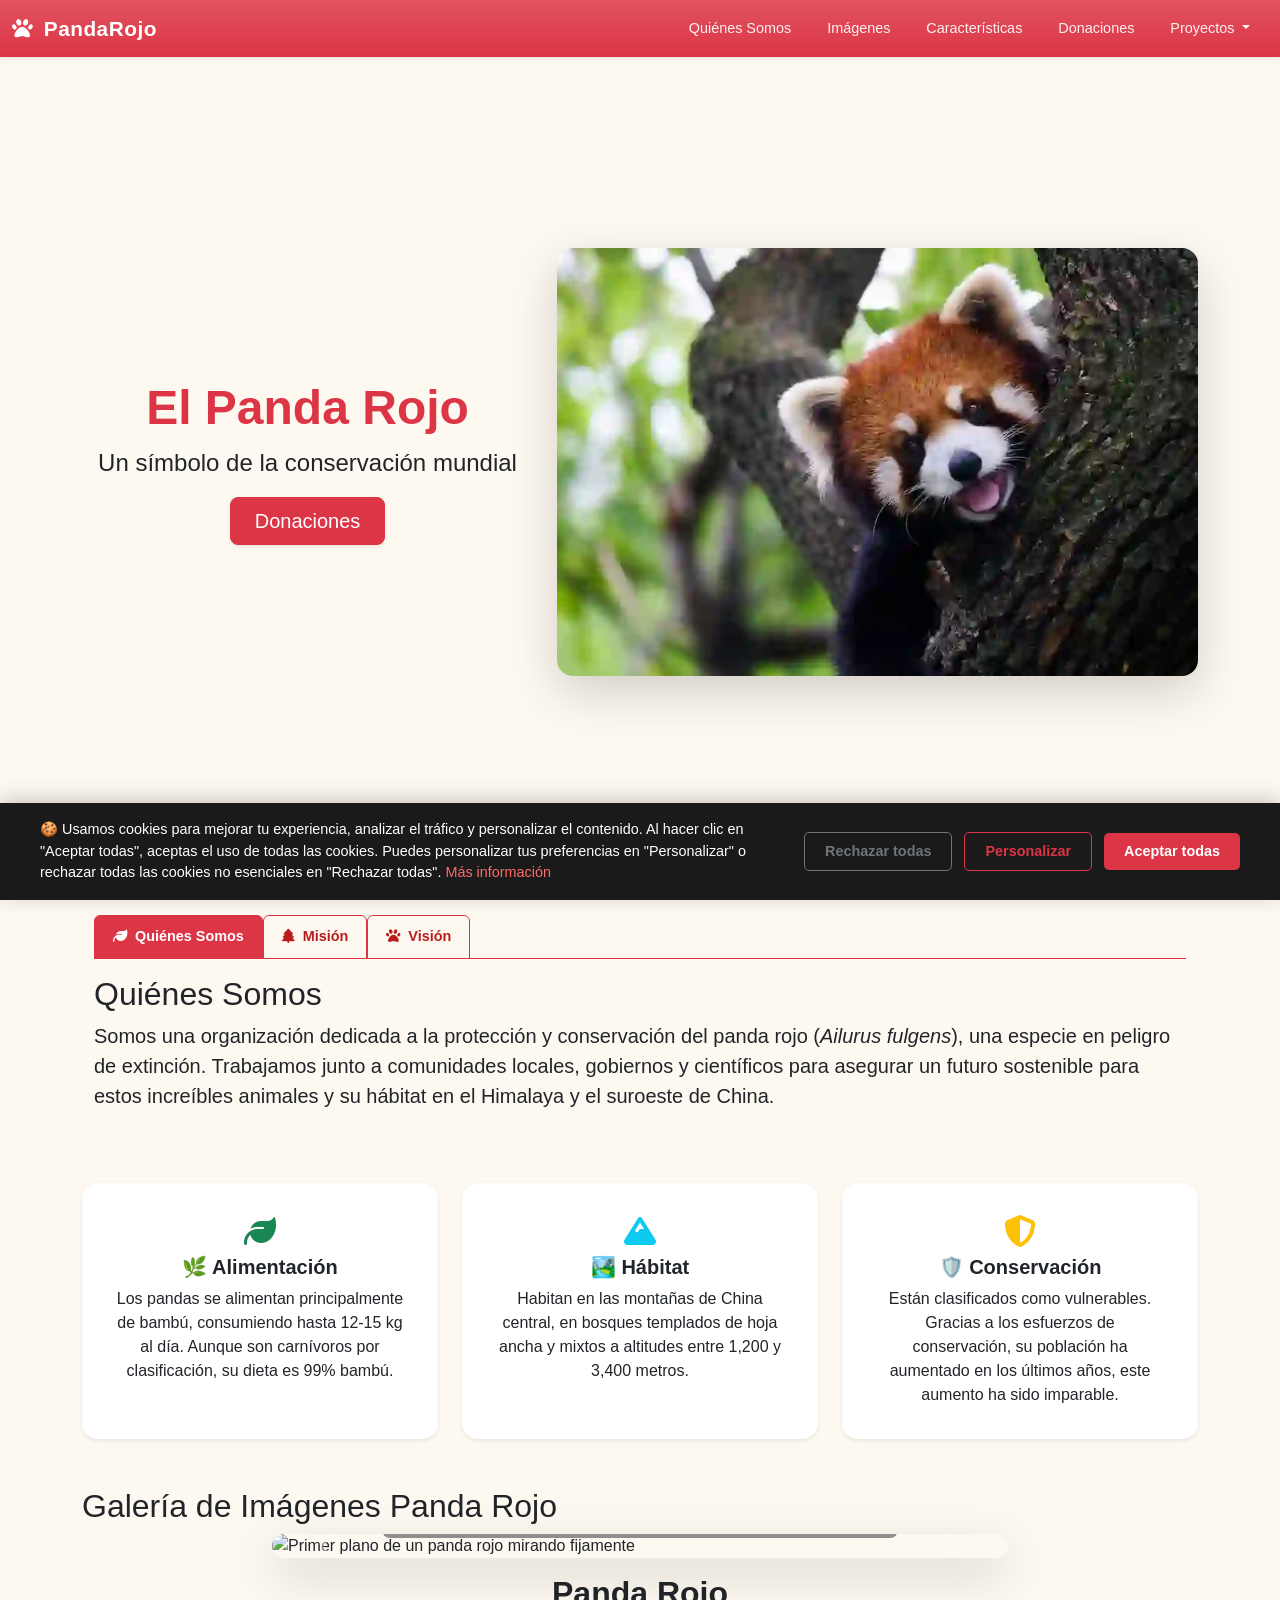
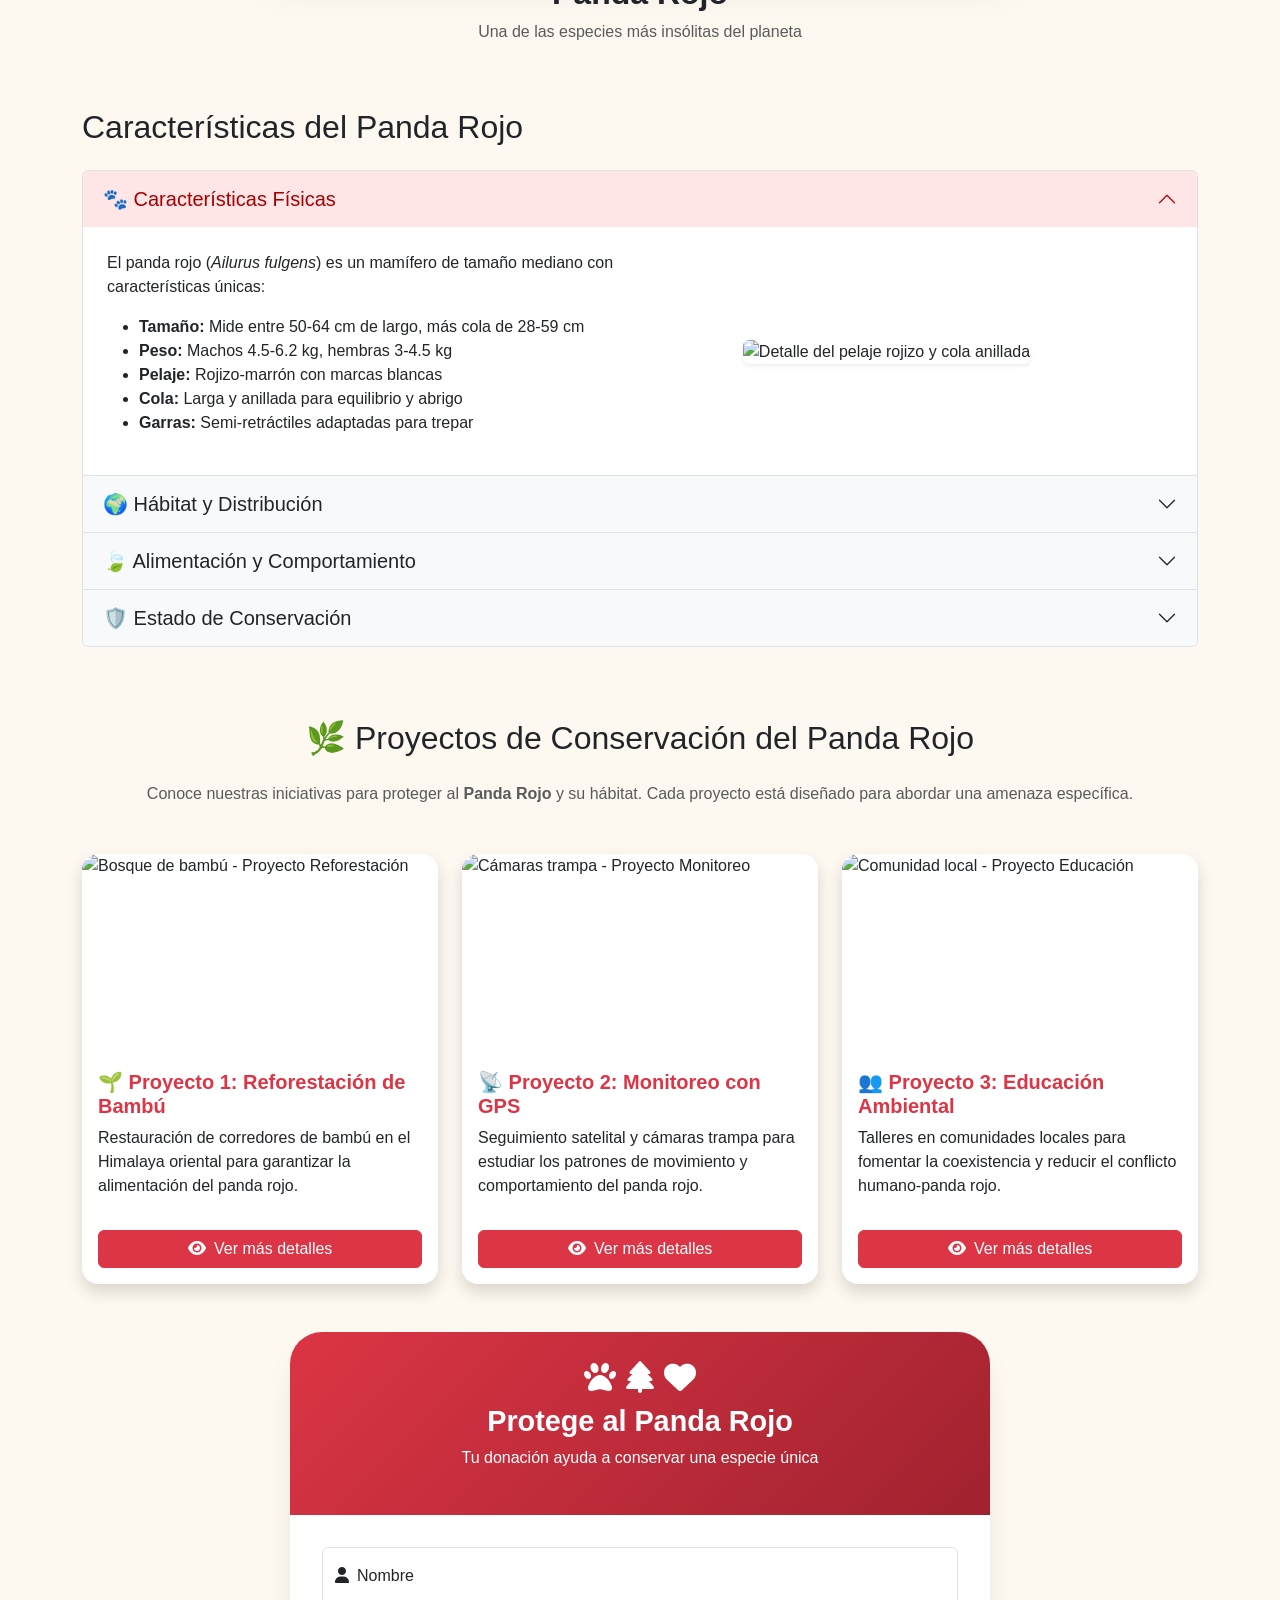
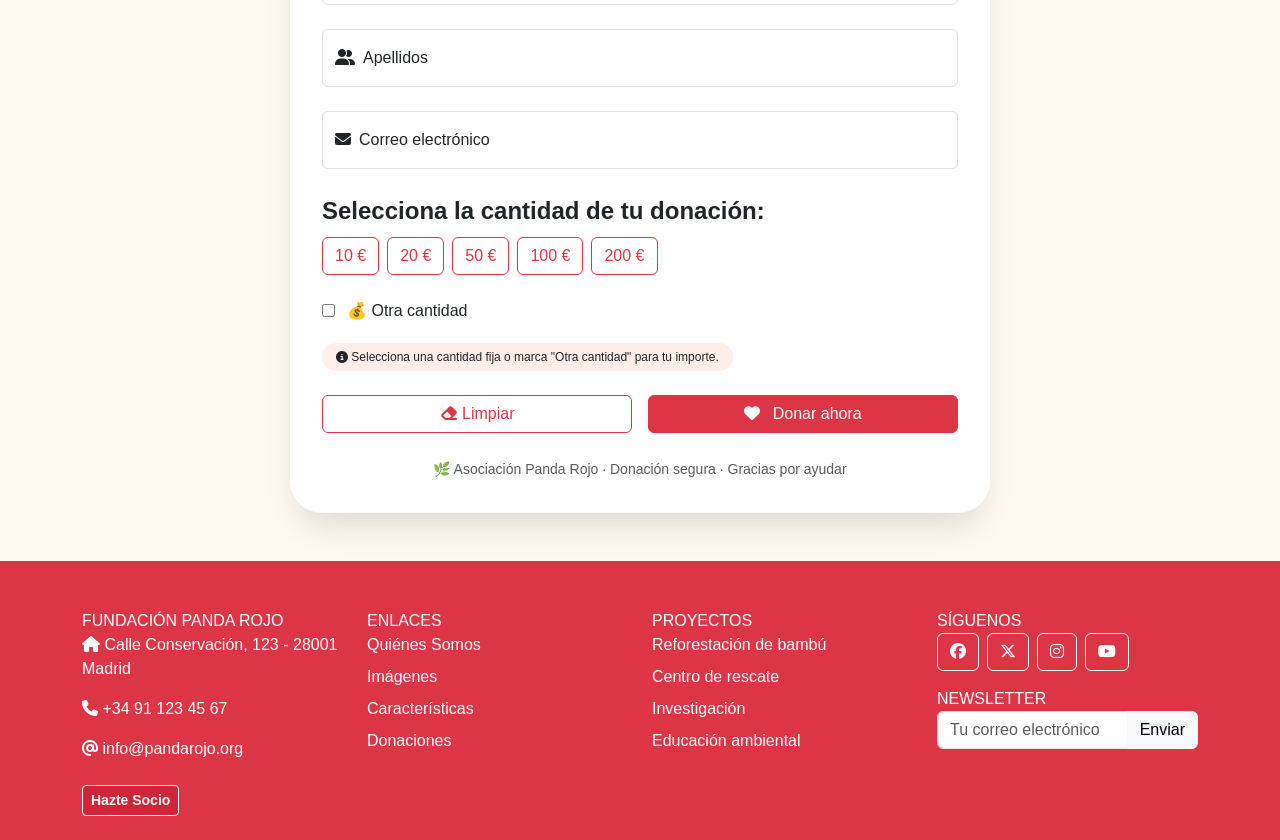
==== index.html @ 6af36a4c "title modified" ====
<!DOCTYPE html>
<html lang="es">

<head>
  <meta charset="UTF-8">
  <meta name="viewport" content="width=device-width, initial-scale=1.0">
  <meta name="description"
    content="Organización dedicada a la protección y conservación del panda rojo en peligro de extinción. Descubre cómo ayudar.">
  <title>Panda Rojo | Protegiendo al panda rojo</title>
  <!-- Favicon muy necesario -->
  <link rel="icon" href="assets/images/favicon.png" type="image/x-icon">

  <!-- Preconeccion con repositorios -->
  <link rel="preconnect" href="https://cdnjs.cloudflare.com" crossorigin>
  <link rel="preconnect" href="https://cdn.jsdelivr.net" crossorigin>

  <!-- ====== PRECARGA DE IMAGEN PRINCIPAL ====== -->
  <link rel="preload" as="image" href="assets/images/panda_rojo_main.webp" fetchpriority="high">

  <!-- Font Awesome -->
  <link rel="stylesheet" href="https://cdnjs.cloudflare.com/ajax/libs/font-awesome/6.5.1/css/all.min.css">
  <!-- Bootstrap 5 -->
  <link href="https://cdn.jsdelivr.net/npm/bootstrap@5.3.0-alpha1/dist/css/bootstrap.min.css" rel="stylesheet">
  <!-- Estilos personalizados -->
  <link rel="stylesheet" href="css/style.css">
  
  <!-- Estilos cookies -->
   <link rel="stylesheet" href="components/cookies/styles_cookies_panda.css">

  <!-- Bootstrap JS Bundle -->
  <script src="https://cdn.jsdelivr.net/npm/bootstrap@5.3.3/dist/js/bootstrap.bundle.min.js" defer></script>
  <!-- Script personalizado -->
  <script src="js/script.js" defer></script>
  
  <!-- Script cookies -->
  <script src="components/cookies/script_cookies_panda.js" defer></script>
  <script src="components/cookies/script_boton_flotante_preferencias.js" defer></script>

 
</head>

<body>

  <!-- HEADER con VBAR semántico mejorado -->
  <header class="sticky-top">
    <nav class="navbar navbar-expand-sm bg-danger bg-gradient navbar-dark shadow-sm" aria-label="Navegación principal">
      <div class="container-fluid">
        <a class="navbar-brand fw-bold" href="#" aria-label="Inicio ONG Panda Rojo">
          <i class="fas fa-paw me-1"></i> PandaRojo
        </a>
        <button class="navbar-toggler" type="button" data-bs-toggle="collapse" data-bs-target="#collapsibleNavbar"
          aria-controls="collapsibleNavbar" aria-expanded="false" aria-label="Menú de navegación">
          <span class="navbar-toggler-icon"></span>
        </button>
        <div class="collapse navbar-collapse" id="collapsibleNavbar">
          <ul class="navbar-nav ms-auto">
            <li class="nav-item">
              <a class="nav-link" href="#quienesSomos">Quiénes Somos</a>
            </li>
            <li class="nav-item">
              <a class="nav-link" href="#imagenes">Imágenes</a>
            </li>
            <li class="nav-item">
              <a class="nav-link" href="#caracteristicas">Características</a>
            </li>
            <li class="nav-item">
              <a class="nav-link" href="#donaciones">Donaciones</a>
            </li>
            <li class="nav-item dropdown">
              <a class="nav-link dropdown-toggle" href="" data-bs-toggle="dropdown" data-bs-display="static">
                Proyectos
              </a>
              <ul class="dropdown-menu text-end text-sm-start" style="min-width: 150px;">
                <li><a class="dropdown-item" href="#proyectos">Proyecto 1</a></li>
                <li><a class="dropdown-item" href="#proyectos">Proyecto 2</a></li>
                <li><a class="dropdown-item" href="#proyectos">Proyecto 3</a></li>
              </ul>
            </li>

          </ul>
        </div>
      </div>
    </nav>
  </header>

  <main>

    <!-- Hero principal: semántica mejorada -->
    <section class="container-fluid py-5 d-flex justify-content-center align-items-center hero-full"
      aria-label="Introducción Panda Rojo">
      <div class="container">
        <div class="row align-items-center justify-content-center text-center g-4">
          <div class="col-md-5 mb-4 mb-md-0 order-1 order-md-0">
            <h1 class="text-danger display-5" style="font-weight: 900;">El Panda Rojo</h1>
            <p class="lead fs-4">Un símbolo de la conservación mundial</p>
            <a class="btn btn-danger btn-lg shadow-sm px-4 py-2" href="#donaciones"></i>Donaciones</a>
          </div>
          <div class="col-md-7 order-0 order-md-1">
            <figure class="m-0">
              <img src="assets/images/panda_rojo_main.webp"
                alt="Ejemplar de Panda Rojo subido a un árbol mirando a cámara" class="img-fluid rounded-4 shadow-lg"
                fetchpriority="high">
              <figcaption class="visually-hidden">Panda rojo en su hábitat natural</figcaption>
            </figure>
          </div>
        </div>
      </div>
    </section>

    
    <!-- Sección Quiénes Somos con tabs semánticas -->
    <section id="quienesSomos" class="container my-5">
      <div class="container mt-3">
        <ul class="nav nav-tabs" role="tablist">
          <li class="nav-item" role="presentation">
            <button class="nav-link active" id="quienes-tab" data-bs-toggle="tab" data-bs-target="#quienSomos"
              type="button" role="tab" aria-selected="true"><i class="fas fa-leaf me-1"></i> Quiénes Somos</button>
          </li>
          <li class="nav-item" role="presentation">
            <button class="nav-link" id="mision-tab" data-bs-toggle="tab" data-bs-target="#mision" type="button"
              role="tab" aria-selected="false"><i class="fas fa-tree me-1"></i> Misión</button>
          </li>
          <li class="nav-item" role="presentation">
            <button class="nav-link" id="vision-tab" data-bs-toggle="tab" data-bs-target="#vision" type="button"
              role="tab" aria-selected="false"><i class="fas fa-paw me-1"></i> Visión</button>
          </li>
        </ul>

        <div class="tab-content mt-3">
          <div id="quienSomos" class="tab-pane fade show active" role="tabpanel" aria-labelledby="quienes-tab">
            <h2 class="fs-2">Quiénes Somos</h2>
            <p class="lead">Somos una organización dedicada a la protección y conservación del panda rojo (<em>Ailurus
                fulgens</em>), una especie en peligro de extinción. Trabajamos junto a comunidades locales, gobiernos y
              científicos para asegurar un futuro sostenible para estos increíbles animales y su hábitat en el Himalaya
              y el suroeste de China.</p>
          </div>
          <div id="mision" class="tab-pane fade" role="tabpanel" aria-labelledby="mision-tab">
            <h2 class="fs-2">Misión</h2>
            <p class="lead">Proteger al panda rojo y su ecosistema mediante programas de conservación, reforestación,
              educación ambiental y combate al tráfico ilegal. Buscamos reducir la pérdida de hábitat y promover la
              coexistencia armoniosa entre humanos y pandas rojos.</p>
          </div>
          <div id="vision" class="tab-pane fade" role="tabpanel" aria-labelledby="vision-tab">
            <h2 class="fs-2">Visión</h2>
            <p class="lead">Un mundo donde las poblaciones de pandas rojos prosperen en estado salvaje, sus bosques
              estén protegidos y las comunidades locales sean aliadas activas en la conservación de la biodiversidad.
            </p>
          </div>
        </div>
      </div>

      <!-- Tarjetas informativas (cards) semánticas -->
      <div class="row mt-5 g-4 align-items-stretch">
        <div class="col-md-4">
          <article class="card h-100 shadow-sm border-0 rounded-4 p-3">
            <div class="card-body text-center">
              <i class="fas fa-leaf fa-2x text-success mb-2"></i>
              <h3 class="card-title fs-5 fw-bold">🌿 Alimentación</h3>
              <p class="card-text">Los pandas se alimentan principalmente de bambú, consumiendo hasta 12-15 kg al día.
                Aunque son carnívoros por clasificación, su dieta es 99% bambú.</p>
            </div>
          </article>
        </div>
        <div class="col-md-4">
          <article class="card h-100 shadow-sm border-0 rounded-4 p-3">
            <div class="card-body text-center">
              <i class="fas fa-mountain fa-2x text-info mb-2"></i>
              <h3 class="card-title fs-5 fw-bold">🏞️ Hábitat</h3>
              <p class="card-text">Habitan en las montañas de China central, en bosques templados de hoja ancha y mixtos
                a altitudes entre 1,200 y 3,400 metros.</p>
            </div>
          </article>
        </div>
        <div class="col-md-4">
          <article class="card h-100 shadow-sm border-0 rounded-4 p-3">
            <div class="card-body text-center">
              <i class="fas fa-shield-alt fa-2x text-warning mb-2"></i>
              <h3 class="card-title fs-5 fw-bold">🛡️ Conservación</h3>
              <p class="card-text">Están clasificados como vulnerables. Gracias a los esfuerzos de conservación, su
                población ha aumentado en los últimos años, este aumento ha sido imparable.</p>
            </div>
          </article>
        </div>
      </div>
    </section>

    <!-- Carrusel de imágenes semántico -->
    <section id="imagenes" class="container my-5" aria-labelledby="galeria-titulo">
      <h2>Galería de Imágenes Panda Rojo</h2>
      <div class="row justify-content-center">
        <div class="col-12 col-md-10 col-lg-8">
          <div id="carouselPanda" class="carousel slide rounded-4 overflow-hidden shadow-lg" data-bs-ride="carousel"
            data-bs-interval="5000">
            <div class="carousel-indicators">
              <button type="button" data-bs-target="#carouselPanda" data-bs-slide-to="0" class="active"
                aria-current="true" aria-label="Slide 1"></button>
              <button type="button" data-bs-target="#carouselPanda" data-bs-slide-to="1" aria-label="Slide 2"></button>
              <button type="button" data-bs-target="#carouselPanda" data-bs-slide-to="2" aria-label="Slide 3"></button>
            </div>
            <div class="carousel-inner">
              <div class="carousel-item active">
                <img src="https://images.unsplash.com/photo-1656899367684-6f234eff00a7?w=800&auto=format&fit=crop&q=70"
                  class="d-block w-100" alt="Primer plano de un panda rojo mirando fijamente" loading="lazy">
                <div class="carousel-caption d-none d-md-block bg-dark bg-opacity-50 rounded-3 p-2">
                  <h3 class="fs-5">Panda Rojo salvaje</h3>
                  <p>Especie única en el Himalaya</p>
                </div>
              </div>
              <div class="carousel-item">
                <img src="https://images.unsplash.com/photo-1545906786-f1276396255d?w=800&auto=format&fit=crop&q=70"
                  class="d-block w-100" alt="Panda rojo caminando sobre una rama cubierta de musgo" loading="lazy">
                <div class="carousel-caption d-none d-md-block bg-dark bg-opacity-50 rounded-3 p-2">
                  <h3 class="fs-5">Agilidad increíble</h3>
                  <p>Excelentes escaladores</p>
                </div>
              </div>
              <div class="carousel-item">
                <img src="https://images.unsplash.com/photo-1538099130811-745e64318258?w=800&auto=format&fit=crop&q=70"
                  class="d-block w-100" alt="Panda rojo durmiendo plácidamente en la copa de un árbol" loading="lazy">
                <div class="carousel-caption d-none d-md-block bg-dark bg-opacity-50 rounded-3 p-2">
                  <h3 class="fs-5">Panda Rojo descansando</h3>
                  <p>Hábitos crepusculares</p>
                </div>
              </div>
            </div>
            <button class="carousel-control-prev" type="button" data-bs-target="#carouselPanda" data-bs-slide="prev"
              aria-label="anterior">
              <span class="carousel-control-prev-icon" aria-hidden="true"></span>
              <!-- <span class="visually-hidden">Anterior</span> -->
            </button>
            <button class="carousel-control-next" type="button" data-bs-target="#carouselPanda" data-bs-slide="next"
              aria-label="siguiente">
              <span class="carousel-control-next-icon" aria-hidden="true"></span>
              <!-- <span class="visually-hidden">Siguiente</span> -->
            </button>
          </div>
          <div class="mt-3 text-center">
            <h2 id="galeria-titulo" class="fw-bold">Panda Rojo</h2>
            <p class="text-muted">Una de las especies más insólitas del planeta</p>
          </div>
        </div>
      </div>
    </section>

    <!-- Características en acordeón (semántico correcto) -->
    <section id="caracteristicas" class="container my-5 pb-4" aria-labelledby="caracteristicas-titulo">
      <h2 id="caracteristicas-titulo" class="mb-4 text-center text-md-start">Características del Panda Rojo</h2>
      <div class="accordion" id="accordionPanda">
        <div class="accordion-item">
          <h3 class="accordion-header" id="headingOne">
            <button class="accordion-button fs-5" type="button" data-bs-toggle="collapse" data-bs-target="#collapseOne"
              aria-expanded="true" aria-controls="collapseOne">
              🐾 Características Físicas
            </button>
          </h3>
          <div id="collapseOne" class="accordion-collapse collapse show" data-bs-parent="#accordionPanda"
            aria-labelledby="headingOne">
            <div class="accordion-body p-4">
              <div class="row align-items-center g-4">
                <div class="col-md-7">
                  <p>El panda rojo (<em>Ailurus fulgens</em>) es un mamífero de tamaño mediano con características
                    únicas:</p>
                  <ul>
                    <li><strong>Tamaño:</strong> Mide entre 50-64 cm de largo, más cola de 28-59 cm</li>
                    <li><strong>Peso:</strong> Machos 4.5-6.2 kg, hembras 3-4.5 kg</li>
                    <li><strong>Pelaje:</strong> Rojizo-marrón con marcas blancas</li>
                    <li><strong>Cola:</strong> Larga y anillada para equilibrio y abrigo</li>
                    <li><strong>Garras:</strong> Semi-retráctiles adaptadas para trepar</li>
                  </ul>
                </div>
                <div class="col-md-5"><img
                    src="https://plus.unsplash.com/premium_photo-1695717076798-404f76f121da?w=500&auto=format&fit=crop&q=60"
                    alt="Detalle del pelaje rojizo y cola anillada" class="img-fluid rounded shadow-sm" loading="lazy">
                </div>
              </div>
            </div>
          </div>
        </div>
        <div class="accordion-item">
          <h3 class="accordion-header" id="headingTwo">
            <button class="accordion-button collapsed fs-5" type="button" data-bs-toggle="collapse"
              data-bs-target="#collapseTwo" aria-expanded="false" aria-controls="collapseTwo">🌍 Hábitat y
              Distribución</button>
          </h3>
          <div id="collapseTwo" class="accordion-collapse collapse" data-bs-parent="#accordionPanda">
            <div class="accordion-body p-4">
              <div class="row g-4">
                <div class="col-md-5"><img
                    src="https://plus.unsplash.com/premium_photo-1723425435727-61d67c4d91f3?w=500&auto=format&fit=crop&q=60"
                    class="img-fluid rounded" alt="Bosque de alta montaña" loading="lazy"></div>
                <div class="col-md-7">
                  <p>Hábitat en regiones montañosas de Asia:</p>
                  <ul>
                    <li><strong>Distribución:</strong> Himalaya oriental y suroeste de China</li>
                    <li><strong>Países:</strong> Nepal, India, Bután, Myanmar y China</li>
                    <li><strong>Altitud:</strong> Entre 2,200-4,800 msnm</li>
                    <li><strong>Ecosistema:</strong> Bosques templados de coníferas</li>
                  </ul>
                </div>
              </div>
            </div>
          </div>
        </div>
        <div class="accordion-item">
          <h3 class="accordion-header" id="headingThree">
            <button class="accordion-button collapsed fs-5" type="button" data-bs-toggle="collapse"
              data-bs-target="#collapseThree" aria-expanded="false" aria-controls="collapseThree">🍃 Alimentación y
              Comportamiento</button>
          </h3>
          <div id="collapseThree" class="accordion-collapse collapse" data-bs-parent="#accordionPanda">
            <div class="accordion-body p-4">
              <div class="row g-4">
                <div class="col-md-7">
                  <p>Dieta principalmente vegetariana:</p>
                  <ul>
                    <li><strong>Dieta principal:</strong> Hojas de bambú (85-95%)</li>
                    <li>Bayas, frutas, hongos y huevos</li>
                    <li>Pasan hasta 13 horas al día alimentándose</li>
                    <li>Hábitos crepusculares y solitarios</li>
                  </ul>
                </div>
                <div class="col-md-5"><img
                    src="https://plus.unsplash.com/premium_photo-1695717085633-0d66021c21d9?w=500&auto=format&fit=crop&q=60"
                    class="img-fluid rounded" alt="Panda rojo comiendo bambú" loading="lazy"></div>
              </div>
            </div>
          </div>
        </div>
        <div class="accordion-item">
          <h3 class="accordion-header" id="headingFour">
            <button class="accordion-button collapsed fs-5" type="button" data-bs-toggle="collapse"
              data-bs-target="#collapseFour" aria-expanded="false" aria-controls="collapseFour">🛡️ Estado de
              Conservación</button>
          </h3>
          <div id="collapseFour" class="accordion-collapse collapse" data-bs-parent="#accordionPanda">
            <div class="accordion-body p-4">
              <div class="row">
                <div class="col-md-6">
                  <p>El panda rojo enfrenta serias amenazas:</p>
                  <ul>
                    <li><strong>Estado UICN:</strong> En peligro de extinción</li>
                    <li><strong>Población:</strong> Menos de 10,000 individuos silvestres</li>
                    <li>Amenazas: pérdida de hábitat, caza furtiva.</li>
                  </ul>
                </div>
                <div class="col-md-6"><img
                    src="https://images.unsplash.com/photo-1656899367682-4afdbbf07df6?w=500&auto=format&fit=crop&q=60"
                    class="img-fluid rounded shadow-sm" alt="Panda rojo acurrucado durmiendo" loading="lazy"></div>
              </div>
            </div>
          </div>
        </div>
      </div>
    </section>


    <!-- ===== SECCIÓN PROYECTOS CON CARDS Y MODAL ===== -->
    <section id="proyectos" class="container my-5" aria-labelledby="proyectos-titulo">
      <h2 id="proyectos-titulo" class="text-center mb-4">🌿 Proyectos de Conservación del Panda Rojo</h2>
      <p class="text-center text-muted mb-5">Conoce nuestras iniciativas para proteger al <strong>Panda Rojo</strong> y
        su hábitat. Cada proyecto está diseñado para abordar una amenaza específica.</p>

      <div class="row align-items-stretch g-4">
        <!-- Card 1 - Proyecto 1 -->
        <div class="col-md-4">
          <div class="card h-100 shadow border-0 rounded-4 overflow-hidden">
            <img
              src="https://images.unsplash.com/photo-1779764488573-e211e1413302?w=600&auto=format&fit=crop&q=60&ixlib=rb-4.1.0&ixid=M3wxMjA3fDB8MHxzZWFyY2h8MTF8fHBhbmRhJTIwcm9qbyUyMGJhbWJ1fGVufDB8fDB8fHww"
              class="card-img-top ver-descripcion" data-proyecto="proyecto1" role="button"
              alt="Bosque de bambú - Proyecto Reforestación" style="height: 200px; object-fit: cover;">
            <div class="card-body d-flex flex-column">
              <h5 class="card-title fw-bold text-danger">🌱 Proyecto 1: Reforestación de Bambú</h5>
              <p class="card-text flex-grow-1">Restauración de corredores de bambú en el Himalaya oriental para
                garantizar la alimentación del panda rojo.</p>
              <button class="btn btn-danger w-100 mt-3 ver-descripcion" data-proyecto="proyecto1">
                <i class="fas fa-eye me-1"></i> Ver más detalles
              </button>
            </div>
          </div>
        </div>

        <!-- Card 2 - Proyecto 2 -->
        <div class="col-md-4">
          <div class="card h-100 shadow border-0 rounded-4 overflow-hidden">
            <img
              src="https://images.unsplash.com/photo-1770231384608-09f355f0169a?w=600&auto=format&fit=crop&q=60&ixlib=rb-4.1.0&ixid=M3wxMjA3fDB8MHxzZWFyY2h8NHx8cGFuZGElMjByb2pvJTIwYmFtYnV8ZW58MHx8MHx8fDA%3D"
              class="card-img-top ver-descripcion" data-proyecto="proyecto2" role="button"
              alt="Cámaras trampa - Proyecto Monitoreo" style="height: 200px; object-fit: cover;">
            <div class="card-body d-flex flex-column">
              <h5 class="card-title fw-bold text-danger">📡 Proyecto 2: Monitoreo con GPS</h5>
              <p class="card-text flex-grow-1">Seguimiento satelital y cámaras trampa para estudiar los patrones de
                movimiento y comportamiento del panda rojo.</p>
              <button class="btn btn-danger w-100 mt-3 ver-descripcion" data-proyecto="proyecto2">
                <i class="fas fa-eye me-1"></i> Ver más detalles
              </button>
            </div>
          </div>
        </div>

        <!-- Card 3 - Proyecto 3 -->
        <div class="col-md-4">
          <div class="card h-100 shadow border-0 rounded-4 overflow-hidden">
            <img
              src="https://images.unsplash.com/photo-1542736637-74169a802172?w=500&auto=format&fit=crop&q=60&ixlib=rb-4.1.0&ixid=M3wxMjA3fDB8MHxzZWFyY2h8MTV8fHBhbmRhJTIwcm9qb3xlbnwwfHwwfHx8MA%3D%3D"
              class="card-img-top ver-descripcion " data-proyecto="proyecto3" role="button"
              alt="Comunidad local - Proyecto Educación" style="height: 200px; object-fit: cover;">
            <div class="card-body d-flex flex-column">
              <h5 class="card-title fw-bold text-danger">👥 Proyecto 3: Educación Ambiental</h5>
              <p class="card-text flex-grow-1">Talleres en comunidades locales para fomentar la coexistencia y reducir
                el conflicto humano-panda rojo.</p>
              <button class="btn btn-danger w-100 mt-3 ver-descripcion" data-proyecto="proyecto3">
                <i class="fas fa-eye me-1"></i> Ver más detalles
              </button>
            </div>
          </div>
        </div>
      </div>
    </section>

    <!-- ===== MODAL PARA DETALLES DE PROYECTOS ===== -->
    <div class="modal fade" id="detalleProyectoModal" tabindex="-1" aria-labelledby="modalProyectoLabel"
      aria-hidden="true">
      <div class="modal-dialog modal-dialog-centered modal-lg">
        <div class="modal-content rounded-4">
          <div class="modal-header bg-danger text-white">
            <h5 class="modal-title" id="modalProyectoLabel">Detalles del Proyecto</h5>
            <button type="button" class="btn-close btn-close-white" data-bs-dismiss="modal"
              aria-label="Cerrar"></button>
          </div>
          <div class="modal-body">
            <div id="descripcionProyecto" class="modal-description">
              <!-- Aquí se cargará la descripción dinámicamente -->
            </div>
          </div>
          <div class="modal-footer">
            <button type="button" class="btn btn-outline-danger" data-bs-dismiss="modal">Cerrar</button>
            <a href="#donaciones" class="btn btn-danger" onclick="modalProyecto.hide()"><i
                class="fas fa-heart me-1"></i> Apoyar este proyecto</a>
          </div>
        </div>
      </div>
    </div>


    <!-- Donaciones -->
    <section id="donaciones" class="container my-5" aria-labelledby="donaciones-titulo">
      <div class="donation-card">
        <div class="hero-panda text-white">
          <i class="fas fa-paw"></i><i class="fas fa-tree"></i><i class="fas fa-heart"></i>
          <h1 id="donaciones-titulo">Protege al Panda Rojo</h1>
          <p>Tu donación ayuda a conservar una especie única</p>
        </div>
        <div class="form-body">
          <form id="donacionPandaForm" netlify method="POST" novalidate>
            <input type="hidden" name="_subject" value="Nueva donación Panda Rojo">
            <input type="hidden" name="_captcha" value="false">
            <input type="hidden" name="_template" value="table">

            <div class="form-floating mb-4">
              <input type="text" class="form-control" id="nombre" name="nombre" placeholder="Nombre" required>
              <label for="nombre"><i class="fas fa-user me-2"></i>Nombre</label>
            </div>
            <div class="form-floating mb-4">
              <input type="text" class="form-control" id="apellidos" name="apellidos" placeholder="Apellidos" required>
              <label for="apellidos"><i class="fas fa-user-friends me-2"></i>Apellidos</label>
            </div>
            <div class="form-floating mb-4">
              <input type="email" class="form-control" id="correo" name="email" placeholder="correo@ejemplo.com"
                required>
              <label for="correo"><i class="fas fa-envelope me-2"></i>Correo electrónico</label>
            </div>

            <fieldset class="mb-4">
              <legend class="form-label fw-bold">Selecciona la cantidad de tu donación:</legend>
              <div class="fixed-amounts d-flex flex-wrap gap-2">
                <div><input type="radio" class="btn-check" name="donacion" id="donar10" value="10"
                    autocomplete="off"><label class="btn btn-outline-danger" for="donar10">10 €</label></div>
                <div><input type="radio" class="btn-check" name="donacion" id="donar20" value="20"
                    autocomplete="off"><label class="btn btn-outline-danger" for="donar20">20 €</label></div>
                <div><input type="radio" class="btn-check" name="donacion" id="donar50" value="50"
                    autocomplete="off"><label class="btn btn-outline-danger" for="donar50">50 €</label></div>
                <div><input type="radio" class="btn-check" name="donacion" id="donar100" value="100"
                    autocomplete="off"><label class="btn btn-outline-danger" for="donar100">100 €</label></div>
                <div><input type="radio" class="btn-check" name="donacion" id="donar200" value="200"
                    autocomplete="off"><label class="btn btn-outline-danger" for="donar200">200 €</label></div>
              </div>
            </fieldset>

            <div class="checkbox-container">
              <input type="checkbox" id="custom-amount">
              <label for="custom-amount">💰 Otra cantidad</label>
              <input type="number" step="1" min="1" placeholder="0,00 €" class="cantidad-personalizada"
                id="cantidadPersonalizada" aria-label="Cantidad personalizada en euros">
            </div>
            <div class="info-unica mt-1"><i class="fas fa-info-circle"></i> Selecciona una cantidad fija o marca "Otra
              cantidad" para tu importe.</div>
            <div class="d-flex gap-3 mt-4">
              <button type="button" class="btn btn-outline-danger w-50" id="limpiarBtn"><i class="fas fa-eraser"></i>
                Limpiar</button>
              <button type="submit" class="btn btn-danger w-50"><i class="fas fa-heart me-2"></i> Donar ahora</button>
            </div>
          </form>

          <div id="feedbackArea" class="mt-4 small fw-semibold text-center"></div>
          <div class="text-center mt-3 text-muted"><small>🌿 Asociación Panda Rojo · Donación segura · Gracias por
              ayudar</small></div>
        </div>
      </div>
    </section>
  </main>

  <footer class="bg-danger text-white pt-5 mt-5">
    <div class="container pb-4">
      <div class="row gy-4 justify-content-center text-center text-md-start">
        <div class="col-lg-3 col-md-6">
          <span class="text-uppercase mb-4">Fundación Panda Rojo</span>
          <p><i class="fa-solid fa-house"></i> Calle Conservación, 123 - 28001 Madrid</p>
          <p><i class="fa-solid fa-phone"></i> +34 91 123 45 67</p>
          <p><i class="fa-solid fa-at"></i> info@pandarojo.org</p>
          <a href="#donaciones" class="btn btn-outline-light btn-sm mt-2"
            style="font-weight: 700; background-color: #CF2637 ;">Hazte Socio</a>
        </div>
        <div class="col-lg-3 col-md-6">
          <span class="text-uppercase mb-4">Enlaces</span>
          <ul class="list-unstyled">
            <li class="mb-2"><a href="#quienesSomos" class="text-white text-decoration-none">Quiénes Somos</a></li>
            <li class="mb-2"><a href="#imagenes" class="text-white text-decoration-none">Imágenes</a></li>
            <li class="mb-2"><a href="#caracteristicas" class="text-white text-decoration-none">Características</a></li>
            <li class="mb-2"><a href="#donaciones" class="text-white text-decoration-none">Donaciones</a></li>
          </ul>
        </div>
        <div class="col-lg-3 col-md-6">
          <span class="text-uppercase mb-4">Proyectos</span>
          <ul class="list-unstyled">
            <li class="mb-2"><a href="#" class="text-white text-decoration-none">Reforestación de bambú</a></li>
            <li class="mb-2"><a href="#" class="text-white text-decoration-none">Centro de rescate</a></li>
            <li class="mb-2"><a href="#" class="text-white text-decoration-none">Investigación</a></li>
            <li class="mb-2"><a href="#" class="text-white text-decoration-none">Educación ambiental</a></li>
          </ul>
        </div>
        <div class="col-lg-3 col-md-6">
          <span class="text-uppercase mb-4">Síguenos</span>
          <div class="d-flex justify-content-center justify-content-md-start gap-2 mb-3"><a href="#"
              class="btn btn-outline-light" aria-label="Facebook"><i class="fa-brands fa-facebook"></i></a><a href="#"
              class="btn btn-outline-light" aria-label="Twitter"><i class="fa-brands fa-x-twitter"></i></a><a href="#"
              class="btn btn-outline-light" aria-label="Instagram"><i class="fa-brands fa-instagram"></i></a><a href="#"
              class="btn btn-outline-light" aria-label="YouTube"><i class="fa-brands fa-youtube"></i></a></div>
          <span class="text-uppercase">Newsletter</>
            <div class="input-group"><input type="email" class="form-control" placeholder="Tu correo electrónico"
                aria-label="Correo newsletter"><button class="btn btn-light" type="button">Enviar</button></div>
        </div>
      </div>
    </div>
  </footer>

<!-- Contenedor cookies -->
  <div id="contenedor-cookies"></div>

<!--Botón Subir  -->
<a href="#" class="scroll-to-top" id="scrollTopBtn" aria-label="Volver arriba"><i class="fas fa-arrow-up"></i></a>


</body>

</html>
---- css/style.css ----
/* ========== MEJORAS SEMÁNTICAS Y DE ACCESIBILIDAD ========== */

html {
  scroll-behavior: smooth;
  scroll-padding-top: 80px;
}

body {
  background-color: #fef9f0;
  font-family: Arial, Helvetica, sans-serif;
}

/* ========== NAVBAR ========== */
.navbar-dark .navbar-nav .nav-link {
  color: rgba(255, 255, 255, 0.92) !important;
  font-size: 0.9rem !important;
  font-weight: 500;
  padding: 0.5rem 1rem;
  transition: all 0.25s ease-in-out;
  border-radius: 40px;
  margin: 0 2px;
}

/* Hover */
.navbar-dark .navbar-nav .nav-link:hover {
  background-color: rgba(255, 255, 255, 0.2) !important;
  color: #ffffff !important;
  transform: translateY(-1px);
}

/* Active o foco  */
.navbar-dark .navbar-nav .nav-link:focus-visible {
  outline: 2px solid #ffc107;
  background-color: rgba(255, 255, 255, 0.15);
}

/* Ajuste del navbar-brand */
.navbar-brand {
  font-size: 1.3rem;
  letter-spacing: 0.5px;
}

/* Estilo menú hamburguesa abierto*/
.navbar-toggler[aria-expanded="true"] .navbar-toggler-icon {
  background-image: none;
  display: inline-flex;
  align-items: center;
  justify-content: center;
  width: 1.5em;
  height: 1.5em;
}

.navbar-toggler[aria-expanded="true"] .navbar-toggler-icon::before {
  content: "\2715";
  color: rgba(255, 255, 255, 0.55);
  font-size: 1.5rem;
  font-weight: bold;
 
}

/* Navbar en móvil */
@media (max-width: 576px) {
  .navbar-dark .navbar-nav .nav-link {
    font-size: 0.85rem !important;
    text-align: center;
  }
}

/* ========== ESTILOS ACORDEÓN ========== */
.accordion-button.collapsed {
  background-color: #f8f9fa;
  color: #212529;
}

.accordion-button:not(.collapsed) {
  background-color: #ffe6e6;
  color: #a80000;
  box-shadow: none;
}

.accordion-button:not(.collapsed)::after {
  filter: brightness(0) saturate(100%) invert(11%) sepia(94%) saturate(4830%)
    hue-rotate(351deg) brightness(85%) contrast(107%);
}

.accordion-button:focus {
  outline: 0;
  box-shadow: none;
}

/* ========== TARJETAS CON HOVER ========== */
.card {
  transition:
    transform 0.3s ease,
    box-shadow 0.3s ease;
  border: none;
  border-radius: 1rem;
}

.card:hover {
  transform: translateY(-6px);
  box-shadow: 0 1rem 2rem rgba(0, 0, 0, 0.08) !important;
}

/* ========== TABS ========== */
.nav-tabs .nav-link {
  border-color: #dc3545 !important;
  color: #b91c1c !important;
  font-weight: 600;
  font-size: 0.9rem;
  padding: 10px 18px;
  transition: all 0.2s;
}

.nav-tabs .nav-link:hover {
  border-color: #dc3546a8 !important;
  background-color: #ffe5e5 !important;
  color: #631010 !important;
}

.nav-tabs .nav-link.active {
  background-color: #dc3545 !important;
  color: white !important;
  border-color: #dc3545 !important;
}

.nav-tabs {
  border-bottom-color: #dc3545;
}

/* ========== FORMULARIO DONACIONES ========== */
.donation-card {
  max-width: 700px;
  margin: 0 auto;
  background: white;
  border-radius: 2rem;
  box-shadow: 0 20px 35px -12px rgba(0, 0, 0, 0.15);
  overflow: hidden;
}

.hero-panda {
  padding: 1.8rem 1.5rem;
  text-align: center;
  background: linear-gradient(135deg, #dc3545, #a1222f);
}

.hero-panda i {
  font-size: 2rem;
  margin: 0 5px;
}

.hero-panda h1 {
  font-size: 1.8rem;
  font-weight: 700;
  margin: 0.5rem 0;
}

.form-body {
  padding: 2rem;
}

.btn-donate {
  background: linear-gradient(115deg, #e64629 0%, #7a2a0c 100%);
  border: none;
  font-weight: 700;
  padding: 12px 20px;
  border-radius: 60px;
  transition: all 0.2s;
}

.btn-donate:hover {
  background: #6e2009;
  transform: translateY(-2px);
}

.btn-outline-custom {
  border: 1px solid #8b2a0e;
  color: #8b2a0e;
  border-radius: 60px;
}

.checkbox-container {
  display: flex;
  align-items: center;
  flex-wrap: wrap;
  gap: 12px;
  margin: 16px 0;
}

.cantidad-personalizada {
  display: none;
  padding: 10px 14px;
  border-radius: 40px;
  border: 1px solid #dc3545;
  width: 170px;
  transition: 0.2s;
}

#custom-amount:checked ~ .cantidad-personalizada {
  display: inline-block;
}

.info-unica {
  font-size: 0.75rem;
  background: #ffefe8;
  display: inline-block;
  padding: 5px 14px;
  border-radius: 50px;
}

/* ========== BOTÓN SCROLL TOP ========== */
.scroll-to-top {
  position: fixed;
  bottom: 30px;
  right: 30px;
  width: 50px;
  height: 50px;
  background-color: #dc3545;
  color: white;
  border-radius: 50%;
  display: flex;
  align-items: center;
  justify-content: center;
  font-size: 24px;
  cursor: pointer;
  box-shadow: 0 4px 12px rgba(0, 0, 0, 0.2);
  transition: all 0.3s ease;
  z-index: 1000;
  opacity: 0;
  visibility: hidden;
  transform: scale(0.8);
  text-decoration: none;
  border: none;
}

.scroll-to-top.show {
  opacity: 1;
  visibility: visible;
  transform: scale(1);
}

.scroll-to-top:hover {
  background-color: #a1222f;
  transform: scale(1.08);
  color: white;
}

.hero-full {
  height: 90dvh;
}

/* ========== RESPONSIVE ========== */
@media (max-width: 768px) {
  .form-body {
    padding: 1.4rem;
  }

  .fixed-amounts .btn {
    font-size: 0.85rem;
    padding: 0.4rem 0.8rem;
  }
}

@media (max-width: 576px) {
  section[id] {
    scroll-margin-top: 120px;
  }

  .scroll-to-top {
    width: 46px;
    height: 44px;
    font-size: 20px;
    bottom: 20px;
    right: 20px;
  }
}

img {
  max-width: 100%;
  height: auto;
}

/* Footer enlaces hover */
footer a:hover {
  text-decoration: underline !important;
  opacity: 0.9;
}
---- components/cookies/styles_cookies_panda.css ----
/* ===== COOKIE BANNER STYLES ===== */
.cookie-banner {
    position: fixed;
    bottom: 0;
    left: 0;
    right: 0;
    background: #1a1a1a;
    color: white;
    padding: 1rem;
    z-index: 9999;
    transform: translateY(100%);
    transition: transform 0.3s ease;
    box-shadow: 0 -4px 20px rgba(0, 0, 0, 0.2);
}

.cookie-banner.show {
    transform: translateY(0);
}

.cookie-content {
    max-width: 1200px;
    margin: 0 auto;
    display: flex;
    align-items: center;
    justify-content: space-between;
    gap: 1rem;
    flex-wrap: wrap;
}

.cookie-text {
    flex: 1;
    font-size: 0.9rem;
    line-height: 1.5;
}

.cookie-text a {
    color: #ff6b6b;
    text-decoration: none;
}

.cookie-text a:hover {
    text-decoration: underline;
}

.cookie-buttons {
    display: flex;
    gap: 0.75rem;
    flex-wrap: wrap;
    align-items: center;
}

.cookie-btn {
    padding: 0.5rem 1.25rem;
    border: none;
    border-radius: 5px;
    cursor: pointer;
    font-weight: 600;
    transition: all 0.2s ease;
    font-size: 0.9rem;
    white-space: nowrap;
}

/* 🆕 Botón Rechazar */
.cookie-btn-reject {
    background: transparent;
    border: 1px solid #6c757d;
    color: #6c757d;
}

.cookie-btn-reject:hover {
    background: #6c757d;
    color: white;
    transform: translateY(-2px);
}

/* Botón Personalizar */
.cookie-btn-customize {
    background: transparent;
    border: 1px solid #dc3545;
    color: #dc3545;
}

.cookie-btn-customize:hover {
    background: #dc3545;
    color: white;
    transform: translateY(-2px);
}

/* Botón Aceptar */
.cookie-btn-accept {
    background: #dc3545;
    color: white;
}

.cookie-btn-accept:hover {
    background: #a71d2e;
    transform: translateY(-2px);
}

/* ===== MODAL DE PREFERENCIAS ===== */
.cookie-modal {
    display: none;
    position: fixed;
    top: 0;
    left: 0;
    width: 100%;
    height: 100%;
    background: rgba(0, 0, 0, 0.8);
    z-index: 10000;
    align-items: center;
    justify-content: center;
}

.cookie-modal.show {
    display: flex;
}

.cookie-modal-content {
    background: white;
    color: #333;
    max-width: 500px;
    width: 100%;
    border-radius: 12px;
    padding: 2rem;
    position: relative;
    animation: slideIn 0.3s ease;
    max-height: 90vh;
    overflow-y: auto;
}

.cookie-option {
    margin: 1rem 0;
    padding: 1rem;
    border: 1px solid #ddd;
    border-radius: 8px;
    cursor: pointer;
    transition: all 0.2s ease;
}

.cookie-option:hover {
    background: #f5f5f5;
}

.cookie-option.disabled {
    background: #f0f0f0;
    cursor: not-allowed;
    opacity: 0.7;
}

.cookie-option label {
    display: flex;
    align-items: center;
    justify-content: space-between;
    cursor: pointer;
}

.cookie-option.disabled label {
    cursor: not-allowed;
}

.cookie-option input[type="checkbox"] {
    width: 20px;
    height: 20px;
    cursor: pointer;
}

.cookie-option.disabled input[type="checkbox"] {
    cursor: not-allowed;
}

.cookie-option small {
    display: block;
    margin-top: 0.5rem;
    color: #666;
    font-size: 0.8rem;
}

.modal-buttons {
    display: flex;
    gap: 0.75rem;
    margin-top: 1.5rem;
    flex-wrap: wrap;
    justify-content: center;
}

.modal-buttons .cookie-btn {
    flex: 1;
    min-width: 140px;
    text-align: center;
}

/* ===== RESPONSIVE ===== */
@media (max-width: 768px) {
    .cookie-content {
        flex-direction: column;
        text-align: center;
    }
    
    .cookie-buttons {
        justify-content: center;
        width: 100%;
    }
    
    .cookie-btn {
        flex: 1;
        min-width: 100px;
        font-size: 0.8rem;
        padding: 0.4rem 0.8rem;
    }
    
    .cookie-modal-content {
        margin: 1rem;
        padding: 1.5rem;
    }
    
    .modal-buttons {
        flex-direction: column;
    }
    
    .modal-buttons .cookie-btn {
        min-width: unset;
        width: 100%;
    }
}

@media (max-width: 480px) {
    .cookie-buttons {
        flex-direction: column;
        width: 100%;
    }
    
    .cookie-btn {
        width: 100%;
        padding: 0.5rem;
    }
}

/* ===== ANIMACIONES ===== */
@keyframes slideIn {
    from {
        transform: translateY(-50px);
        opacity: 0;
    }
    to {
        transform: translateY(0);
        opacity: 1;
    }
}

@keyframes slideInRight {
    from {
        transform: translateX(100px);
        opacity: 0;
    }
    to {
        transform: translateX(0);
        opacity: 1;
    }
}

@keyframes fadeIn {
    from {
        opacity: 0;
    }
    to {
        opacity: 1;
    }
}

.cookie-policy-modal {
    animation: fadeIn 0.3s ease;
}

.cookie-policy-content {
    animation: slideIn 0.3s ease;
}
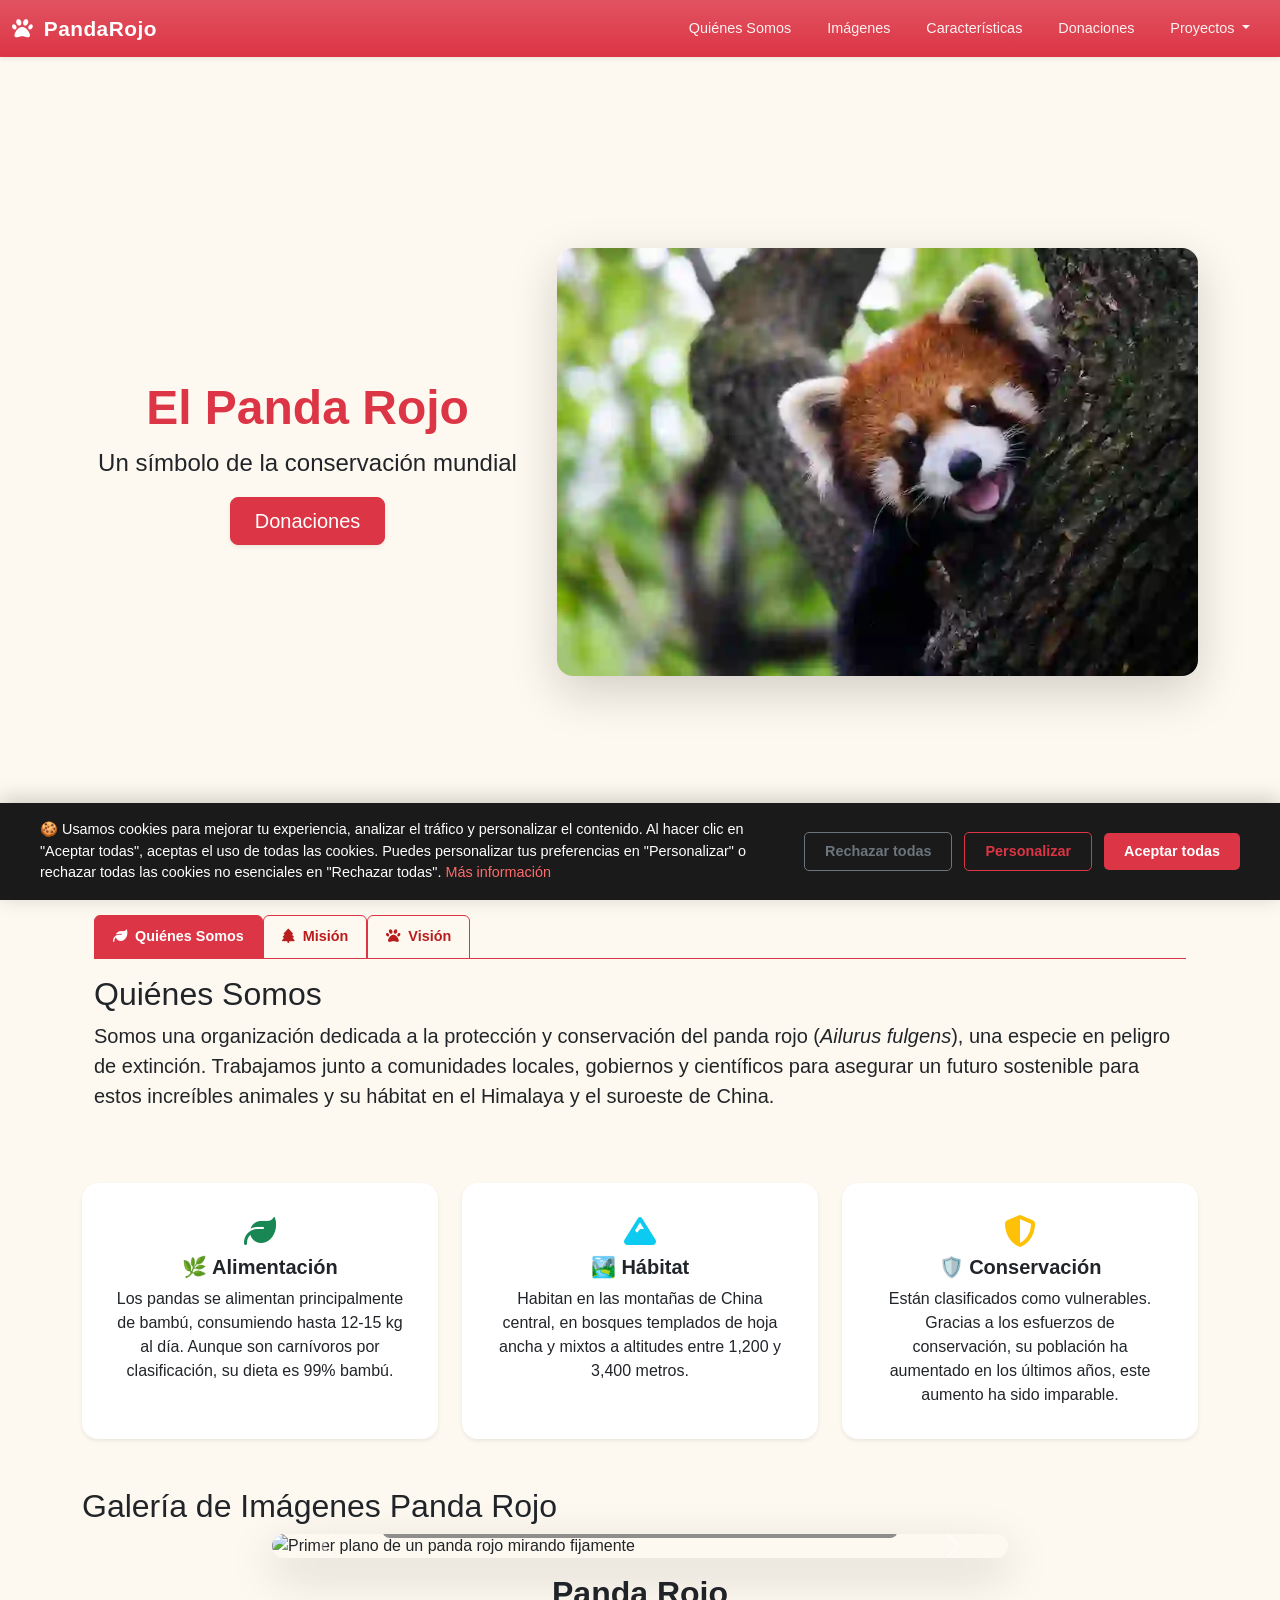
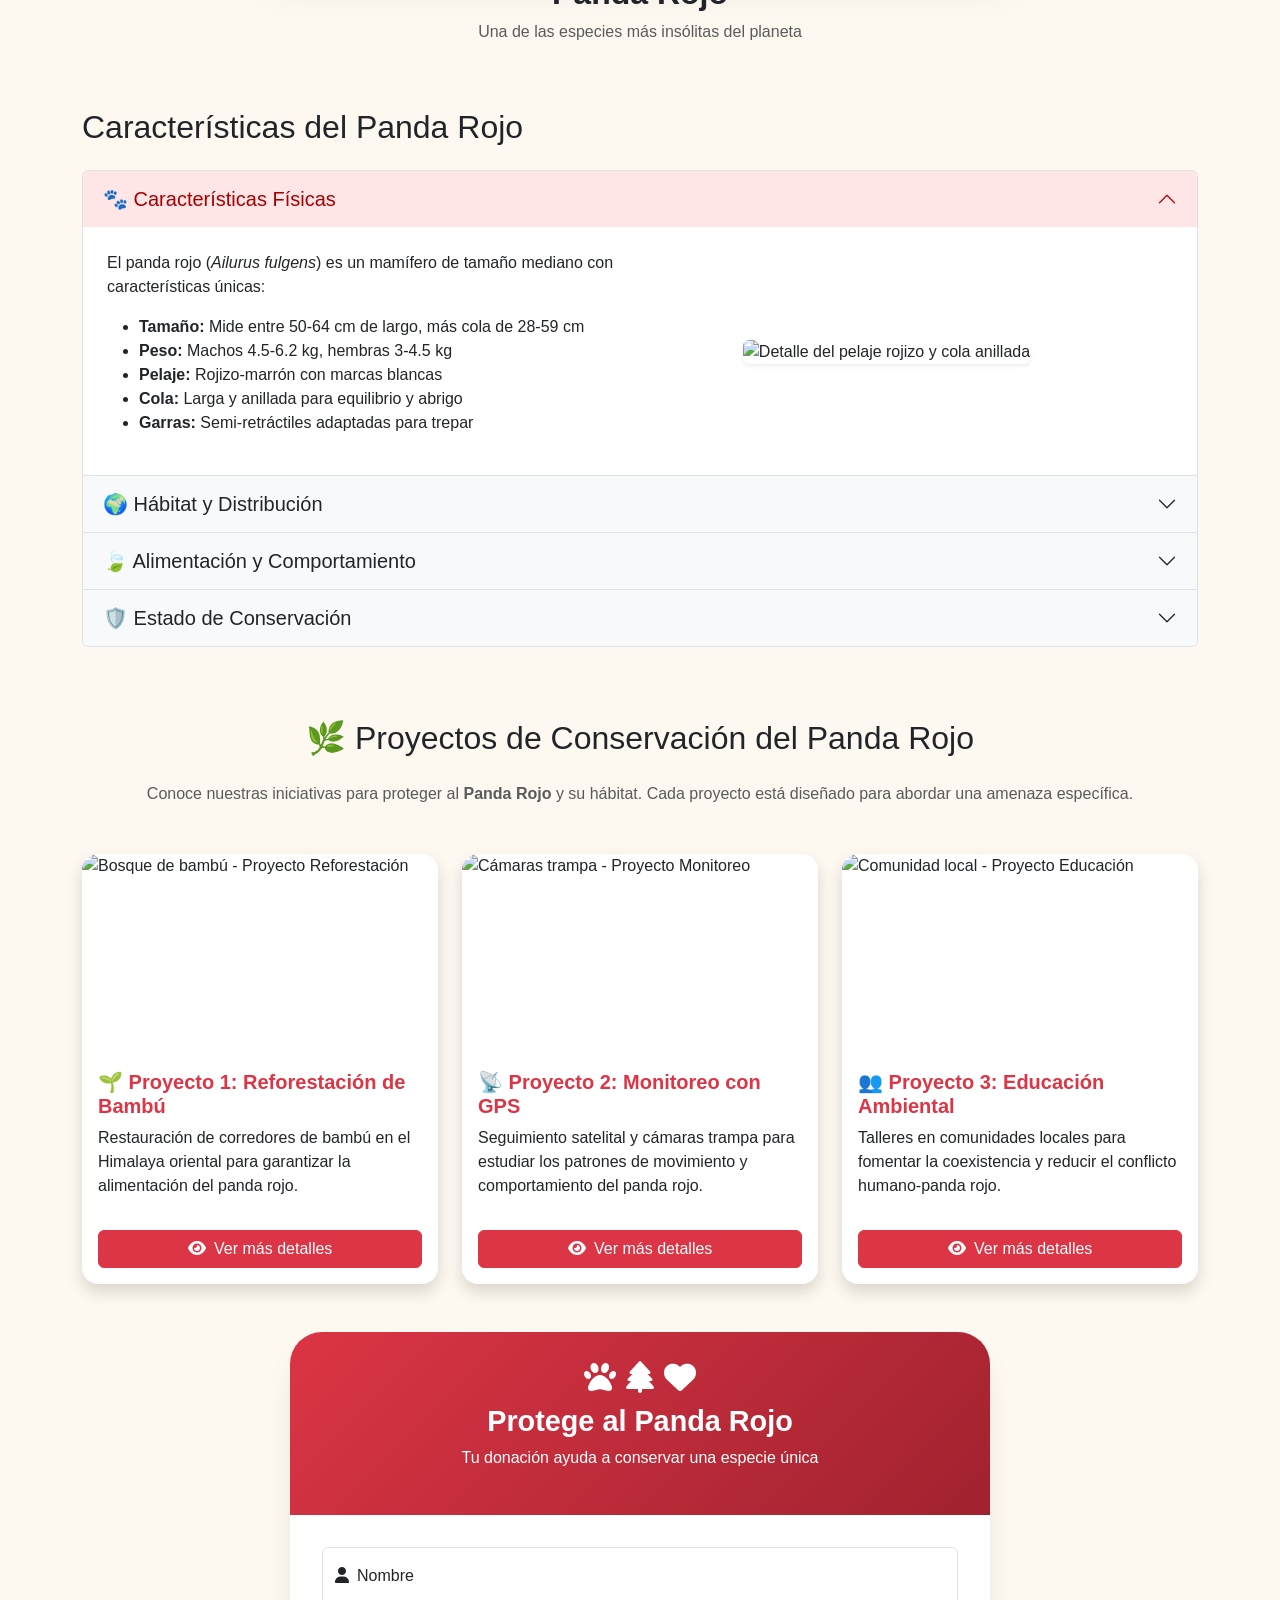
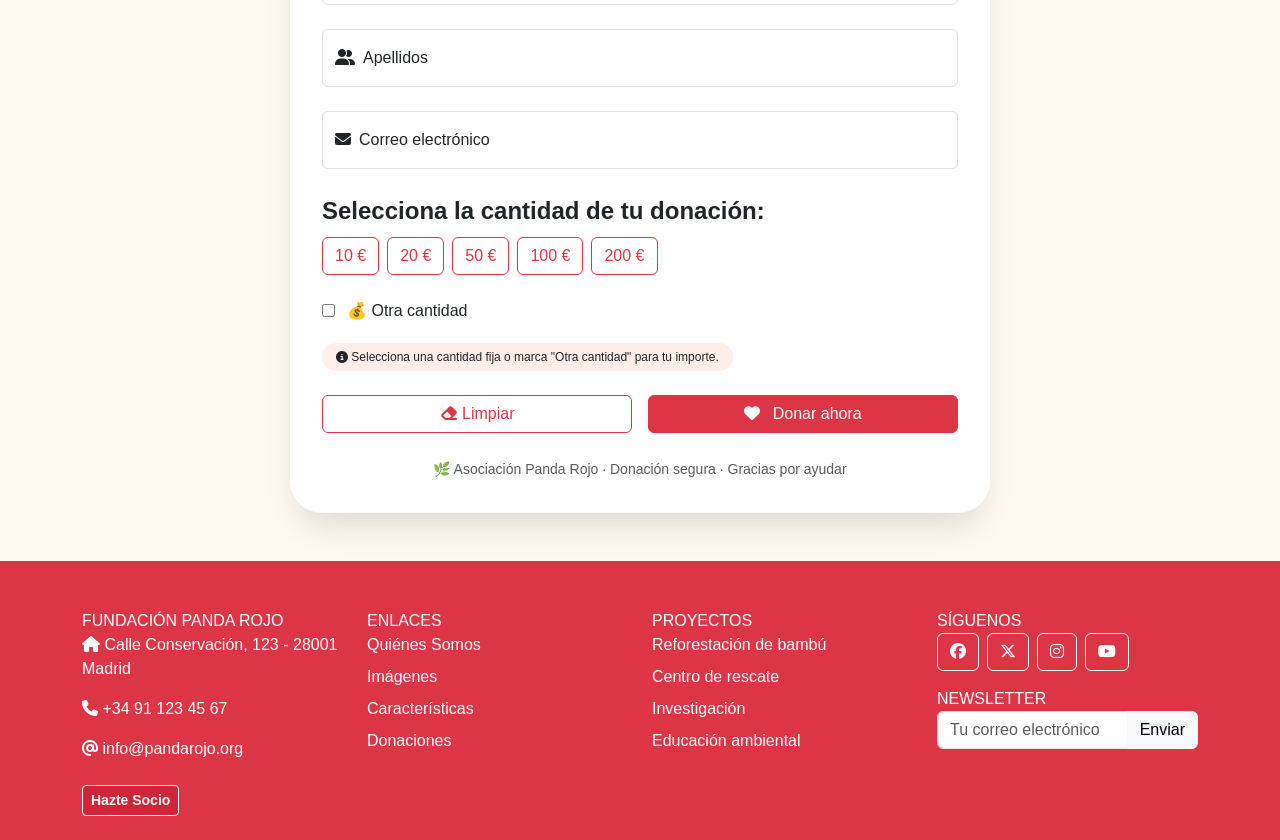
==== commit 200731ee: "modificacion titulo" ====
--- a/index.html
+++ b/index.html
@@ -6,7 +6,16 @@
   <meta name="viewport" content="width=device-width, initial-scale=1.0">
   <meta name="description"
     content="Organización dedicada a la protección y conservación del panda rojo en peligro de extinción. Descubre cómo ayudar.">
-  <title>Panda Rojo | Protegiendo al panda rojo</title>
+  <title>Pandita Rojo 2026 | Protegiendo al panda rojo</title>
+
+<!-- Google Tag Manager -->
+<script>(function(w,d,s,l,i){w[l]=w[l]||[];w[l].push({'gtm.start':
+new Date().getTime(),event:'gtm.js'});var f=d.getElementsByTagName(s)[0],
+j=d.createElement(s),dl=l!='dataLayer'?'&l='+l:'';j.async=true;j.src=
+'https://www.googletagmanager.com/gtm.js?id='+i+dl;f.parentNode.insertBefore(j,f);
+})(window,document,'script','dataLayer','GTM-PWK34Q38');</script>
+<!-- End Google Tag Manager -->
+
   <!-- Favicon muy necesario -->
   <link rel="icon" href="assets/images/favicon.png" type="image/x-icon">
 
@@ -38,8 +47,21 @@
 
  
 </head>
-
+<!-- Google tag (gtag.js) -->
+<script async src="https://www.googletagmanager.com/gtag/js?id=G-83DG8VJBBW"></script>
+<script>
+  window.dataLayer = window.dataLayer || [];
+  function gtag(){dataLayer.push(arguments);}
+  gtag('js', new Date());
+
+  gtag('config', 'G-83DG8VJBBW');
+</script>
 <body>
+
+<!-- Google Tag Manager (noscript) -->
+<noscript><iframe src="https://www.googletagmanager.com/ns.html?id=GTM-PWK34Q38"
+height="0" width="0" style="display:none;visibility:hidden"></iframe></noscript>
+<!-- End Google Tag Manager (noscript) -->
 
   <!-- HEADER con VBAR semántico mejorado -->
   <header class="sticky-top">
@@ -84,12 +106,13 @@
   </header>
 
   <main>
-
+ 
+<div></div>
     <!-- Hero principal: semántica mejorada -->
     <section class="container-fluid py-5 d-flex justify-content-center align-items-center hero-full"
       aria-label="Introducción Panda Rojo">
       <div class="container">
-        <div class="row align-items-center justify-content-center text-center g-4">
+       <div class="row align-items-center justify-content-center text-center g-4">
           <div class="col-md-5 mb-4 mb-md-0 order-1 order-md-0">
             <h1 class="text-danger display-5" style="font-weight: 900;">El Panda Rojo</h1>
             <p class="lead fs-4">Un símbolo de la conservación mundial</p>
@@ -105,6 +128,8 @@
           </div>
         </div>
       </div>
+      
+
     </section>
 
     
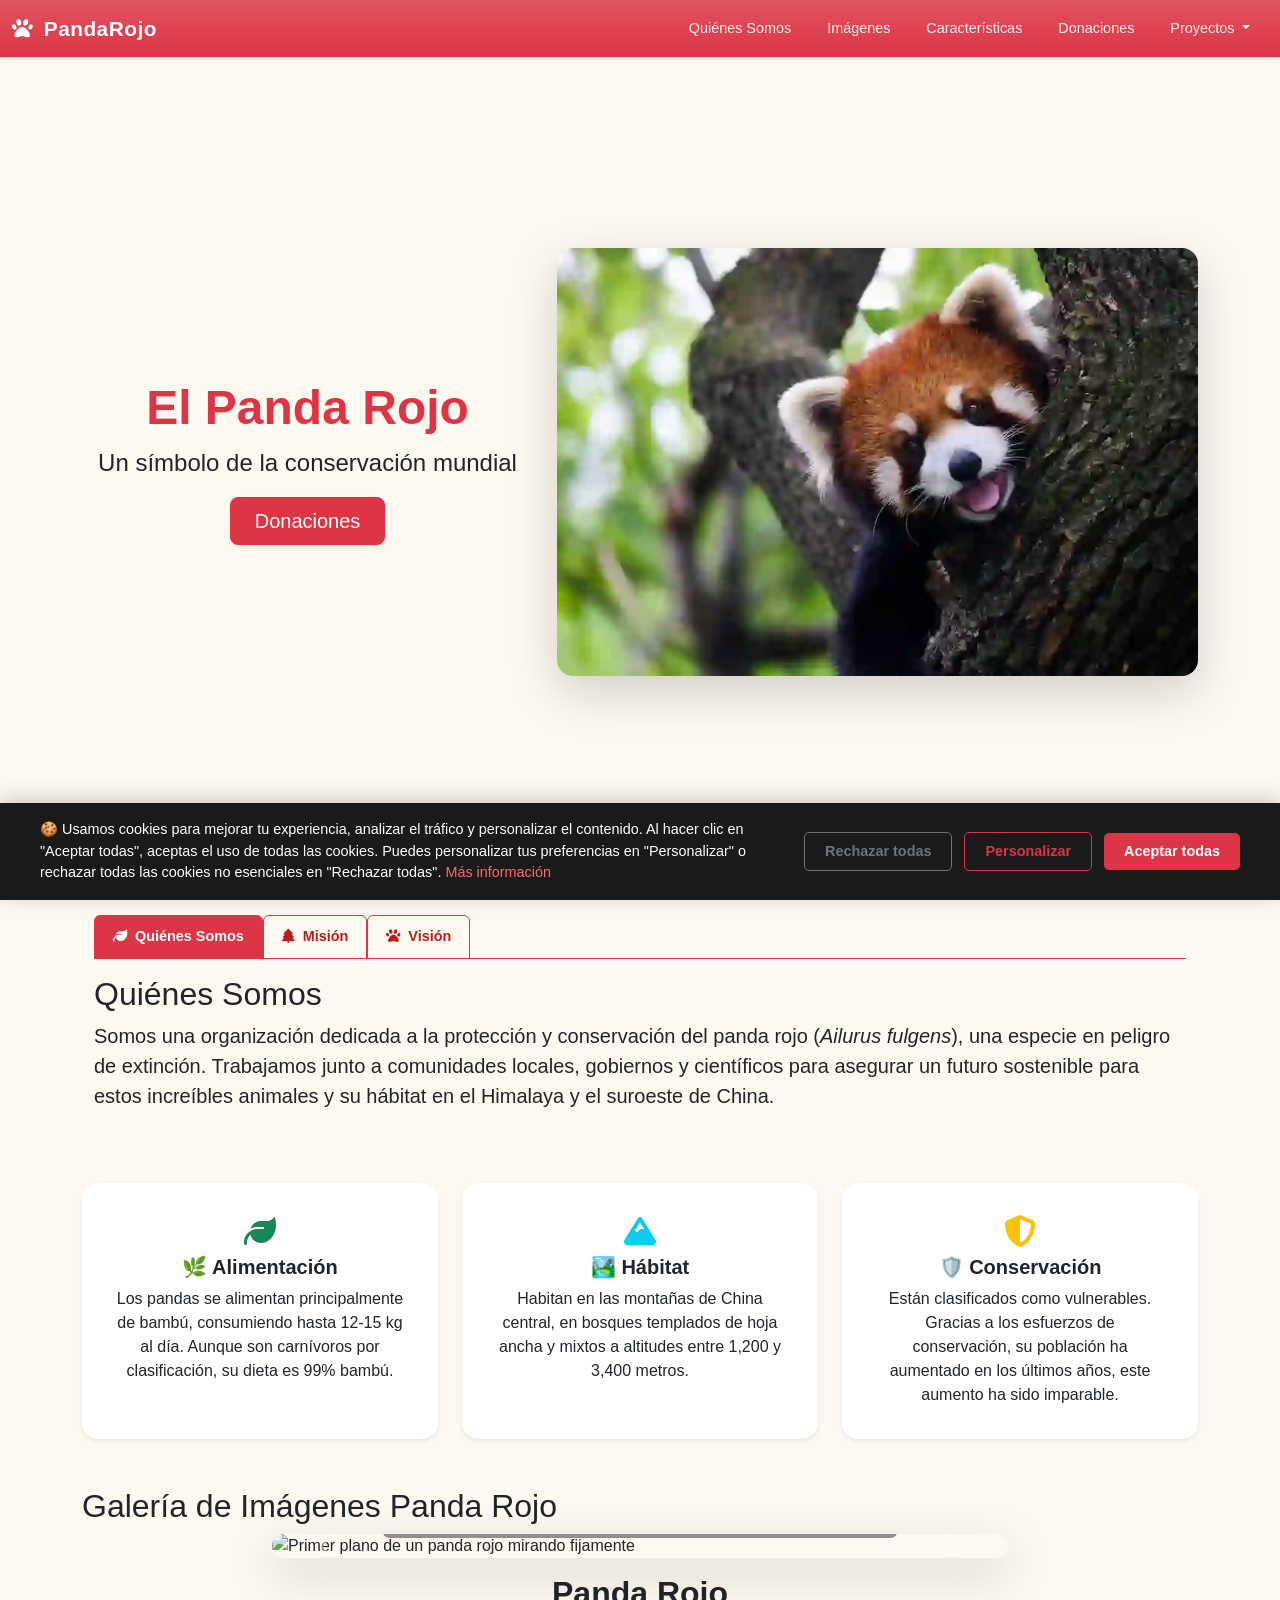
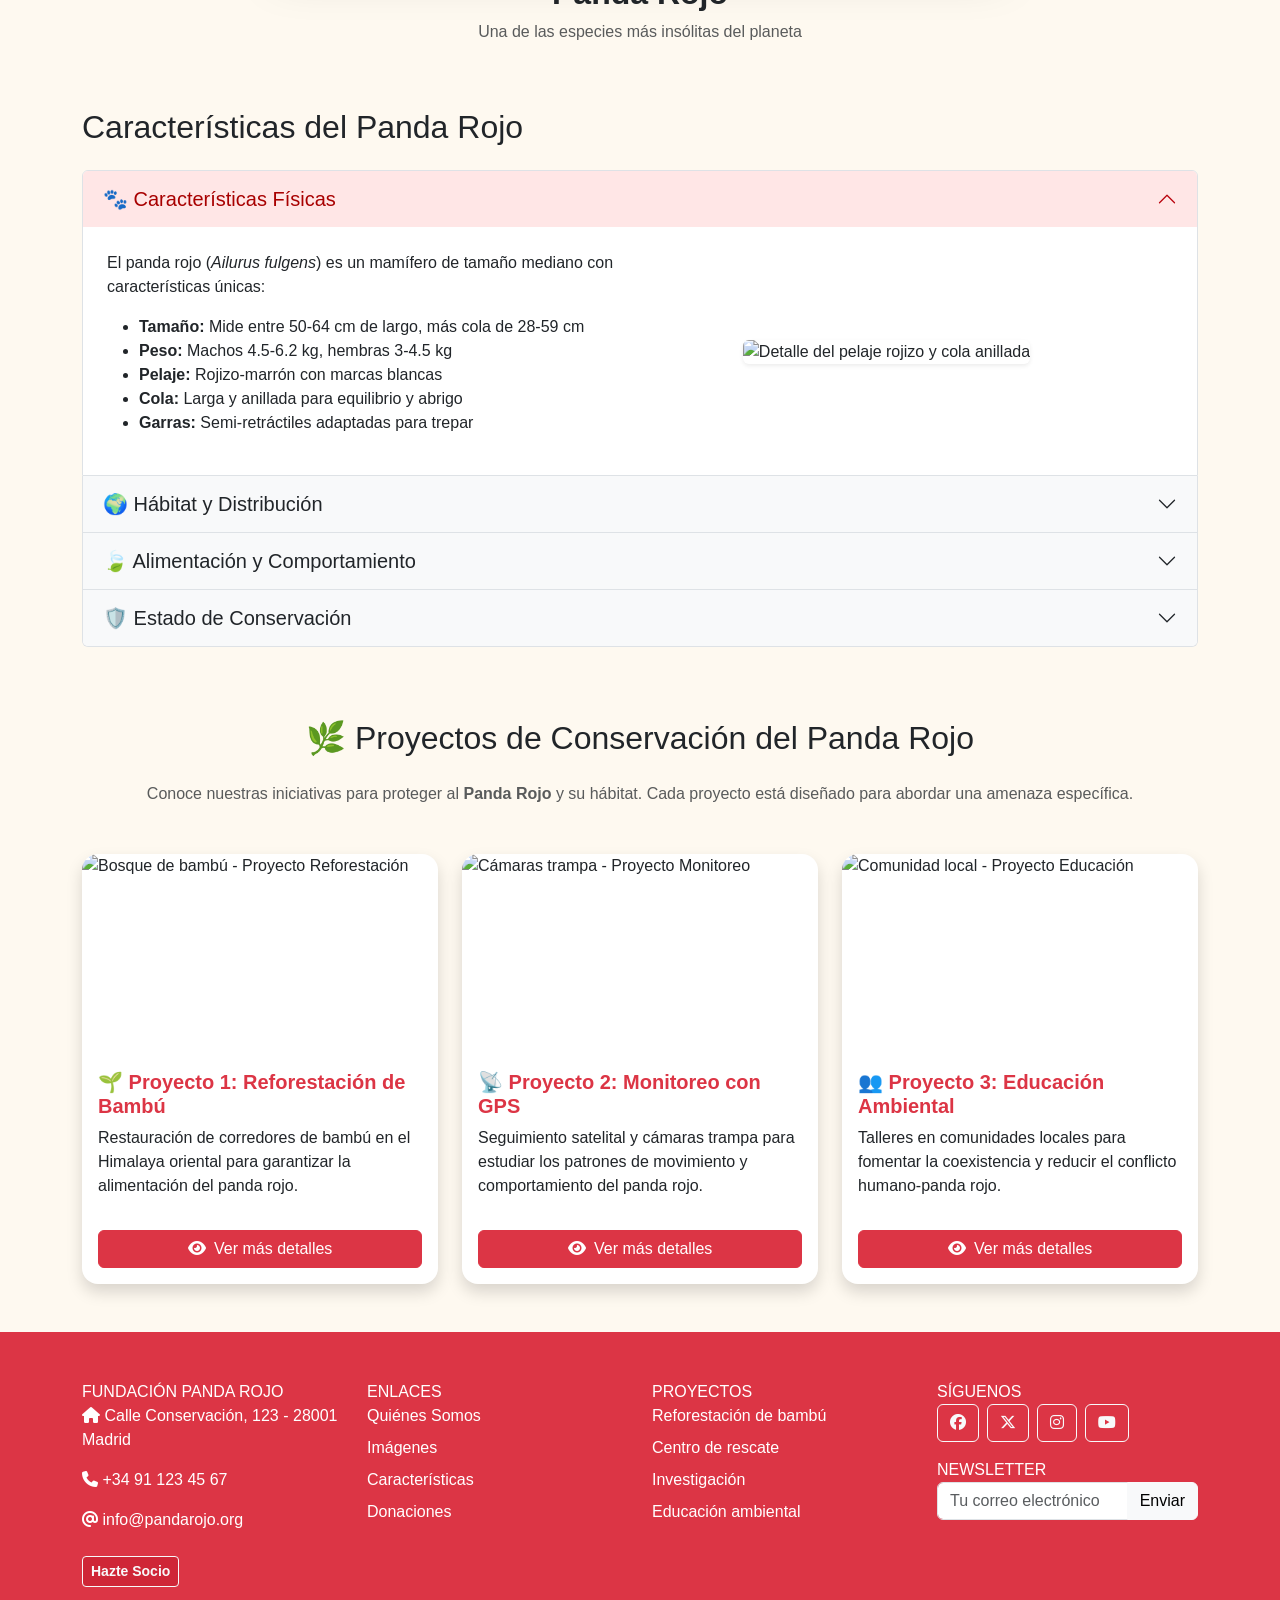
==== commit f846ae94: "add componets hedaer footer" ====
--- a/index.html
+++ b/index.html
@@ -8,15 +8,18 @@
     content="Organización dedicada a la protección y conservación del panda rojo en peligro de extinción. Descubre cómo ayudar.">
   <title>Pandita Rojo 2026 | Protegiendo al panda rojo</title>
 
-<!-- Google Tag Manager -->
-<script>(function(w,d,s,l,i){w[l]=w[l]||[];w[l].push({'gtm.start':
-new Date().getTime(),event:'gtm.js'});var f=d.getElementsByTagName(s)[0],
-j=d.createElement(s),dl=l!='dataLayer'?'&l='+l:'';j.async=true;j.src=
-'https://www.googletagmanager.com/gtm.js?id='+i+dl;f.parentNode.insertBefore(j,f);
-})(window,document,'script','dataLayer','GTM-PWK34Q38');</script>
-<!-- End Google Tag Manager -->
-
-  <!-- Favicon muy necesario -->
+  <!-- Google Tag Manager -->
+  <script>(function (w, d, s, l, i) {
+      w[l] = w[l] || []; w[l].push({
+        'gtm.start':
+          new Date().getTime(), event: 'gtm.js'
+      }); var f = d.getElementsByTagName(s)[0],
+        j = d.createElement(s), dl = l != 'dataLayer' ? '&l=' + l : ''; j.async = true; j.src =
+          'https://www.googletagmanager.com/gtm.js?id=' + i + dl; f.parentNode.insertBefore(j, f);
+    })(window, document, 'script', 'dataLayer', 'GTM-PWK34Q38');</script>
+  <!-- End Google Tag Manager -->
+
+  <!-- Favicon -->
   <link rel="icon" href="assets/images/favicon.png" type="image/x-icon">
 
   <!-- Preconeccion con repositorios -->
@@ -32,91 +35,54 @@
   <link href="https://cdn.jsdelivr.net/npm/bootstrap@5.3.0-alpha1/dist/css/bootstrap.min.css" rel="stylesheet">
   <!-- Estilos personalizados -->
   <link rel="stylesheet" href="css/style.css">
-  
+
   <!-- Estilos cookies -->
-   <link rel="stylesheet" href="components/cookies/styles_cookies_panda.css">
+  <link rel="stylesheet" href="components/cookies/styles_cookies_panda.css">
 
   <!-- Bootstrap JS Bundle -->
   <script src="https://cdn.jsdelivr.net/npm/bootstrap@5.3.3/dist/js/bootstrap.bundle.min.js" defer></script>
   <!-- Script personalizado -->
   <script src="js/script.js" defer></script>
-  
+
   <!-- Script cookies -->
   <script src="components/cookies/script_cookies_panda.js" defer></script>
   <script src="components/cookies/script_boton_flotante_preferencias.js" defer></script>
 
- 
+<!-- Script Header-Footer -->
+ <script src="js/load-components.js" defer></script>
 </head>
+
 <!-- Google tag (gtag.js) -->
 <script async src="https://www.googletagmanager.com/gtag/js?id=G-83DG8VJBBW"></script>
 <script>
   window.dataLayer = window.dataLayer || [];
-  function gtag(){dataLayer.push(arguments);}
+  function gtag() { dataLayer.push(arguments); }
   gtag('js', new Date());
 
   gtag('config', 'G-83DG8VJBBW');
 </script>
+
 <body>
 
-<!-- Google Tag Manager (noscript) -->
-<noscript><iframe src="https://www.googletagmanager.com/ns.html?id=GTM-PWK34Q38"
-height="0" width="0" style="display:none;visibility:hidden"></iframe></noscript>
-<!-- End Google Tag Manager (noscript) -->
+  <!-- Google Tag Manager (noscript) -->
+  <noscript><iframe src="https://www.googletagmanager.com/ns.html?id=GTM-PWK34Q38" height="0" width="0"
+      style="display:none;visibility:hidden"></iframe></noscript>
+  <!-- End Google Tag Manager (noscript) -->
 
   <!-- HEADER con VBAR semántico mejorado -->
-  <header class="sticky-top">
-    <nav class="navbar navbar-expand-sm bg-danger bg-gradient navbar-dark shadow-sm" aria-label="Navegación principal">
-      <div class="container-fluid">
-        <a class="navbar-brand fw-bold" href="#" aria-label="Inicio ONG Panda Rojo">
-          <i class="fas fa-paw me-1"></i> PandaRojo
-        </a>
-        <button class="navbar-toggler" type="button" data-bs-toggle="collapse" data-bs-target="#collapsibleNavbar"
-          aria-controls="collapsibleNavbar" aria-expanded="false" aria-label="Menú de navegación">
-          <span class="navbar-toggler-icon"></span>
-        </button>
-        <div class="collapse navbar-collapse" id="collapsibleNavbar">
-          <ul class="navbar-nav ms-auto">
-            <li class="nav-item">
-              <a class="nav-link" href="#quienesSomos">Quiénes Somos</a>
-            </li>
-            <li class="nav-item">
-              <a class="nav-link" href="#imagenes">Imágenes</a>
-            </li>
-            <li class="nav-item">
-              <a class="nav-link" href="#caracteristicas">Características</a>
-            </li>
-            <li class="nav-item">
-              <a class="nav-link" href="#donaciones">Donaciones</a>
-            </li>
-            <li class="nav-item dropdown">
-              <a class="nav-link dropdown-toggle" href="" data-bs-toggle="dropdown" data-bs-display="static">
-                Proyectos
-              </a>
-              <ul class="dropdown-menu text-end text-sm-start" style="min-width: 150px;">
-                <li><a class="dropdown-item" href="#proyectos">Proyecto 1</a></li>
-                <li><a class="dropdown-item" href="#proyectos">Proyecto 2</a></li>
-                <li><a class="dropdown-item" href="#proyectos">Proyecto 3</a></li>
-              </ul>
-            </li>
-
-          </ul>
-        </div>
-      </div>
-    </nav>
-  </header>
-
+  <div id="header-container"></div>
   <main>
- 
-<div></div>
+
+    <div></div>
     <!-- Hero principal: semántica mejorada -->
     <section class="container-fluid py-5 d-flex justify-content-center align-items-center hero-full"
       aria-label="Introducción Panda Rojo">
       <div class="container">
-       <div class="row align-items-center justify-content-center text-center g-4">
+        <div class="row align-items-center justify-content-center text-center g-4">
           <div class="col-md-5 mb-4 mb-md-0 order-1 order-md-0">
             <h1 class="text-danger display-5" style="font-weight: 900;">El Panda Rojo</h1>
             <p class="lead fs-4">Un símbolo de la conservación mundial</p>
-            <a class="btn btn-danger btn-lg shadow-sm px-4 py-2" href="#donaciones"></i>Donaciones</a>
+            <a class="btn btn-danger btn-lg shadow-sm px-4 py-2" href="/donaciones.html"></i>Donaciones</a>
           </div>
           <div class="col-md-7 order-0 order-md-1">
             <figure class="m-0">
@@ -128,11 +94,11 @@
           </div>
         </div>
       </div>
-      
+
 
     </section>
 
-    
+
     <!-- Sección Quiénes Somos con tabs semánticas -->
     <section id="quienesSomos" class="container my-5">
       <div class="container mt-3">
@@ -467,122 +433,17 @@
     </div>
 
 
-    <!-- Donaciones -->
-    <section id="donaciones" class="container my-5" aria-labelledby="donaciones-titulo">
-      <div class="donation-card">
-        <div class="hero-panda text-white">
-          <i class="fas fa-paw"></i><i class="fas fa-tree"></i><i class="fas fa-heart"></i>
-          <h1 id="donaciones-titulo">Protege al Panda Rojo</h1>
-          <p>Tu donación ayuda a conservar una especie única</p>
-        </div>
-        <div class="form-body">
-          <form id="donacionPandaForm" netlify method="POST" novalidate>
-            <input type="hidden" name="_subject" value="Nueva donación Panda Rojo">
-            <input type="hidden" name="_captcha" value="false">
-            <input type="hidden" name="_template" value="table">
-
-            <div class="form-floating mb-4">
-              <input type="text" class="form-control" id="nombre" name="nombre" placeholder="Nombre" required>
-              <label for="nombre"><i class="fas fa-user me-2"></i>Nombre</label>
-            </div>
-            <div class="form-floating mb-4">
-              <input type="text" class="form-control" id="apellidos" name="apellidos" placeholder="Apellidos" required>
-              <label for="apellidos"><i class="fas fa-user-friends me-2"></i>Apellidos</label>
-            </div>
-            <div class="form-floating mb-4">
-              <input type="email" class="form-control" id="correo" name="email" placeholder="correo@ejemplo.com"
-                required>
-              <label for="correo"><i class="fas fa-envelope me-2"></i>Correo electrónico</label>
-            </div>
-
-            <fieldset class="mb-4">
-              <legend class="form-label fw-bold">Selecciona la cantidad de tu donación:</legend>
-              <div class="fixed-amounts d-flex flex-wrap gap-2">
-                <div><input type="radio" class="btn-check" name="donacion" id="donar10" value="10"
-                    autocomplete="off"><label class="btn btn-outline-danger" for="donar10">10 €</label></div>
-                <div><input type="radio" class="btn-check" name="donacion" id="donar20" value="20"
-                    autocomplete="off"><label class="btn btn-outline-danger" for="donar20">20 €</label></div>
-                <div><input type="radio" class="btn-check" name="donacion" id="donar50" value="50"
-                    autocomplete="off"><label class="btn btn-outline-danger" for="donar50">50 €</label></div>
-                <div><input type="radio" class="btn-check" name="donacion" id="donar100" value="100"
-                    autocomplete="off"><label class="btn btn-outline-danger" for="donar100">100 €</label></div>
-                <div><input type="radio" class="btn-check" name="donacion" id="donar200" value="200"
-                    autocomplete="off"><label class="btn btn-outline-danger" for="donar200">200 €</label></div>
-              </div>
-            </fieldset>
-
-            <div class="checkbox-container">
-              <input type="checkbox" id="custom-amount">
-              <label for="custom-amount">💰 Otra cantidad</label>
-              <input type="number" step="1" min="1" placeholder="0,00 €" class="cantidad-personalizada"
-                id="cantidadPersonalizada" aria-label="Cantidad personalizada en euros">
-            </div>
-            <div class="info-unica mt-1"><i class="fas fa-info-circle"></i> Selecciona una cantidad fija o marca "Otra
-              cantidad" para tu importe.</div>
-            <div class="d-flex gap-3 mt-4">
-              <button type="button" class="btn btn-outline-danger w-50" id="limpiarBtn"><i class="fas fa-eraser"></i>
-                Limpiar</button>
-              <button type="submit" class="btn btn-danger w-50"><i class="fas fa-heart me-2"></i> Donar ahora</button>
-            </div>
-          </form>
-
-          <div id="feedbackArea" class="mt-4 small fw-semibold text-center"></div>
-          <div class="text-center mt-3 text-muted"><small>🌿 Asociación Panda Rojo · Donación segura · Gracias por
-              ayudar</small></div>
-        </div>
-      </div>
-    </section>
+    
   </main>
 
-  <footer class="bg-danger text-white pt-5 mt-5">
-    <div class="container pb-4">
-      <div class="row gy-4 justify-content-center text-center text-md-start">
-        <div class="col-lg-3 col-md-6">
-          <span class="text-uppercase mb-4">Fundación Panda Rojo</span>
-          <p><i class="fa-solid fa-house"></i> Calle Conservación, 123 - 28001 Madrid</p>
-          <p><i class="fa-solid fa-phone"></i> +34 91 123 45 67</p>
-          <p><i class="fa-solid fa-at"></i> info@pandarojo.org</p>
-          <a href="#donaciones" class="btn btn-outline-light btn-sm mt-2"
-            style="font-weight: 700; background-color: #CF2637 ;">Hazte Socio</a>
-        </div>
-        <div class="col-lg-3 col-md-6">
-          <span class="text-uppercase mb-4">Enlaces</span>
-          <ul class="list-unstyled">
-            <li class="mb-2"><a href="#quienesSomos" class="text-white text-decoration-none">Quiénes Somos</a></li>
-            <li class="mb-2"><a href="#imagenes" class="text-white text-decoration-none">Imágenes</a></li>
-            <li class="mb-2"><a href="#caracteristicas" class="text-white text-decoration-none">Características</a></li>
-            <li class="mb-2"><a href="#donaciones" class="text-white text-decoration-none">Donaciones</a></li>
-          </ul>
-        </div>
-        <div class="col-lg-3 col-md-6">
-          <span class="text-uppercase mb-4">Proyectos</span>
-          <ul class="list-unstyled">
-            <li class="mb-2"><a href="#" class="text-white text-decoration-none">Reforestación de bambú</a></li>
-            <li class="mb-2"><a href="#" class="text-white text-decoration-none">Centro de rescate</a></li>
-            <li class="mb-2"><a href="#" class="text-white text-decoration-none">Investigación</a></li>
-            <li class="mb-2"><a href="#" class="text-white text-decoration-none">Educación ambiental</a></li>
-          </ul>
-        </div>
-        <div class="col-lg-3 col-md-6">
-          <span class="text-uppercase mb-4">Síguenos</span>
-          <div class="d-flex justify-content-center justify-content-md-start gap-2 mb-3"><a href="#"
-              class="btn btn-outline-light" aria-label="Facebook"><i class="fa-brands fa-facebook"></i></a><a href="#"
-              class="btn btn-outline-light" aria-label="Twitter"><i class="fa-brands fa-x-twitter"></i></a><a href="#"
-              class="btn btn-outline-light" aria-label="Instagram"><i class="fa-brands fa-instagram"></i></a><a href="#"
-              class="btn btn-outline-light" aria-label="YouTube"><i class="fa-brands fa-youtube"></i></a></div>
-          <span class="text-uppercase">Newsletter</>
-            <div class="input-group"><input type="email" class="form-control" placeholder="Tu correo electrónico"
-                aria-label="Correo newsletter"><button class="btn btn-light" type="button">Enviar</button></div>
-        </div>
-      </div>
-    </div>
-  </footer>
-
-<!-- Contenedor cookies -->
+  <!-- footer -->
+  <div id="footer-container"></div>
+
+  <!-- Contenedor cookies -->
   <div id="contenedor-cookies"></div>
 
-<!--Botón Subir  -->
-<a href="#" class="scroll-to-top" id="scrollTopBtn" aria-label="Volver arriba"><i class="fas fa-arrow-up"></i></a>
+  <!--Botón Subir  -->
+  <a href="#" class="scroll-to-top" id="scrollTopBtn" aria-label="Volver arriba"><i class="fas fa-arrow-up"></i></a>
 
 
 </body>
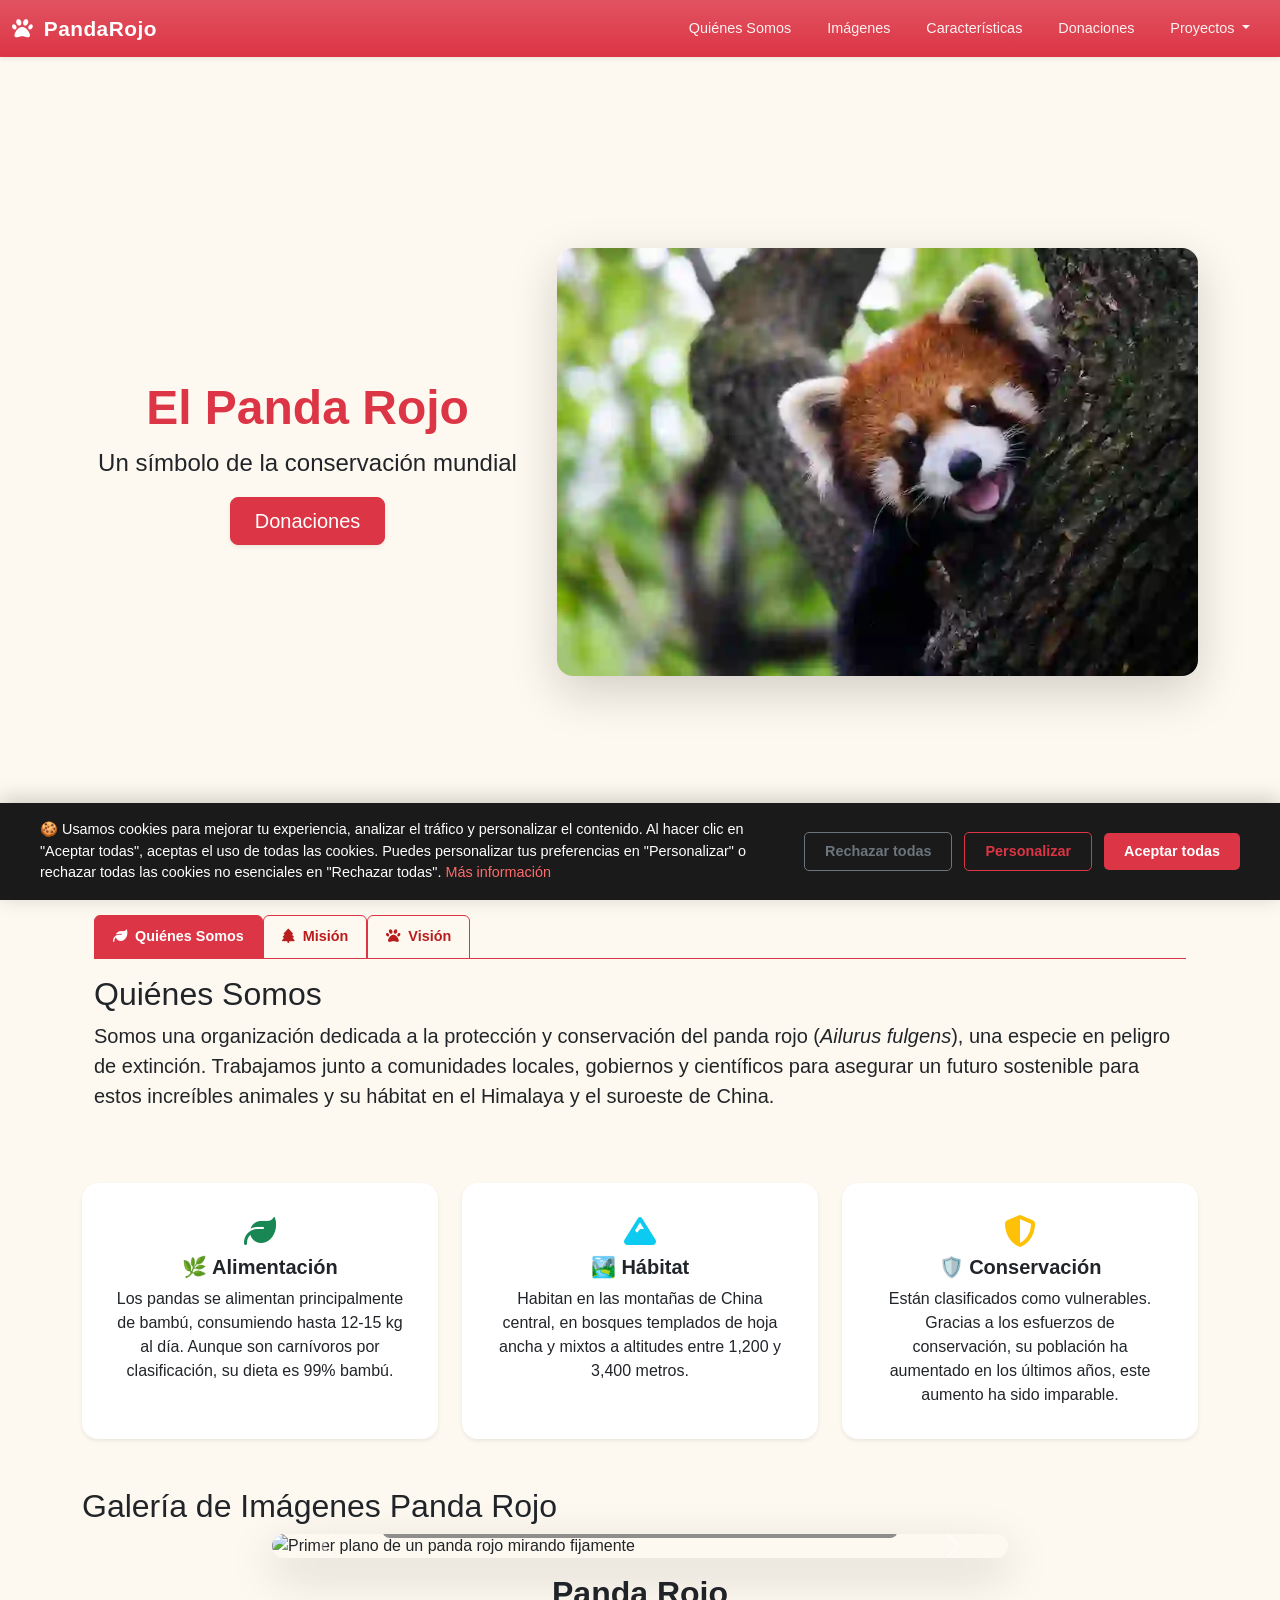
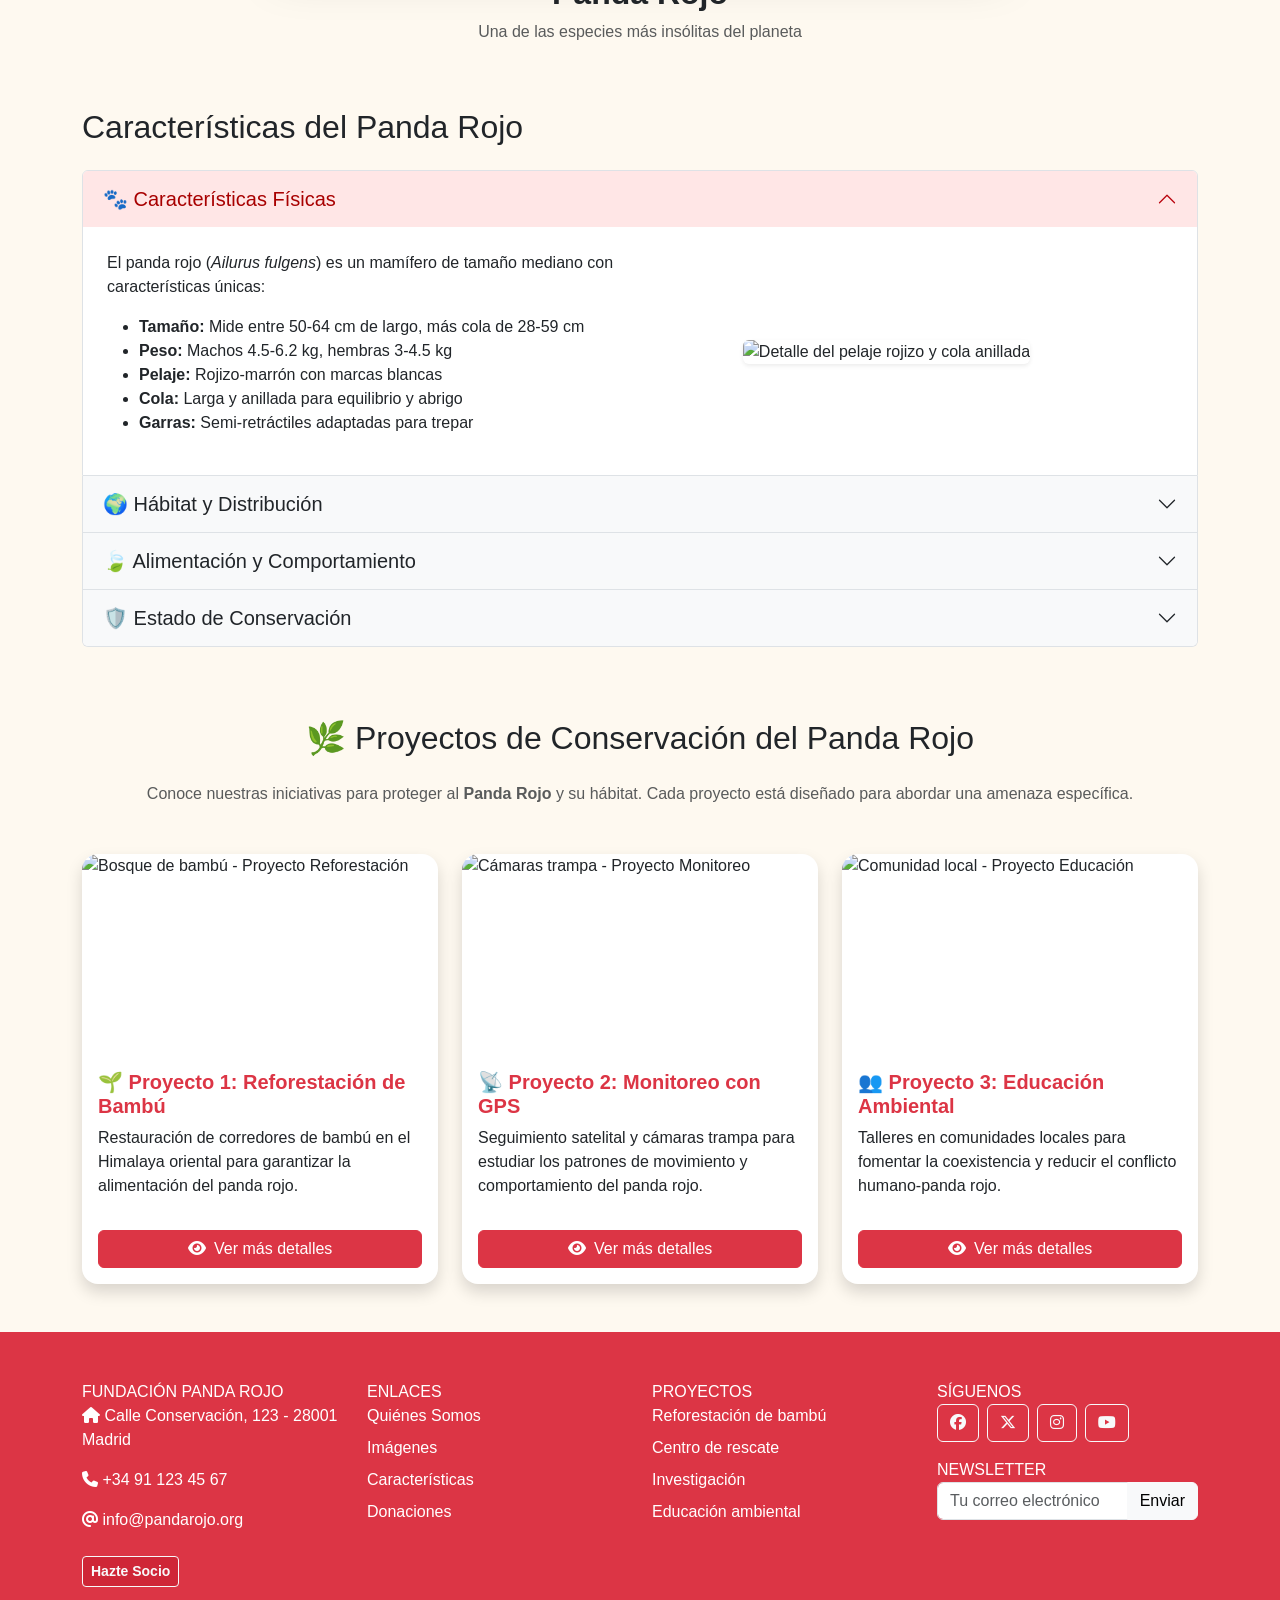
==== commit e987af1b: "cambio title" ====
--- a/index.html
+++ b/index.html
@@ -6,7 +6,7 @@
   <meta name="viewport" content="width=device-width, initial-scale=1.0">
   <meta name="description"
     content="Organización dedicada a la protección y conservación del panda rojo en peligro de extinción. Descubre cómo ayudar.">
-  <title>Pandita Rojo 2026 | Protegiendo al panda rojo</title>
+  <title>Panda Red 2026 | Protegiendo al panda rojo</title>
 
   <!-- Google Tag Manager -->
   <script>(function (w, d, s, l, i) {
